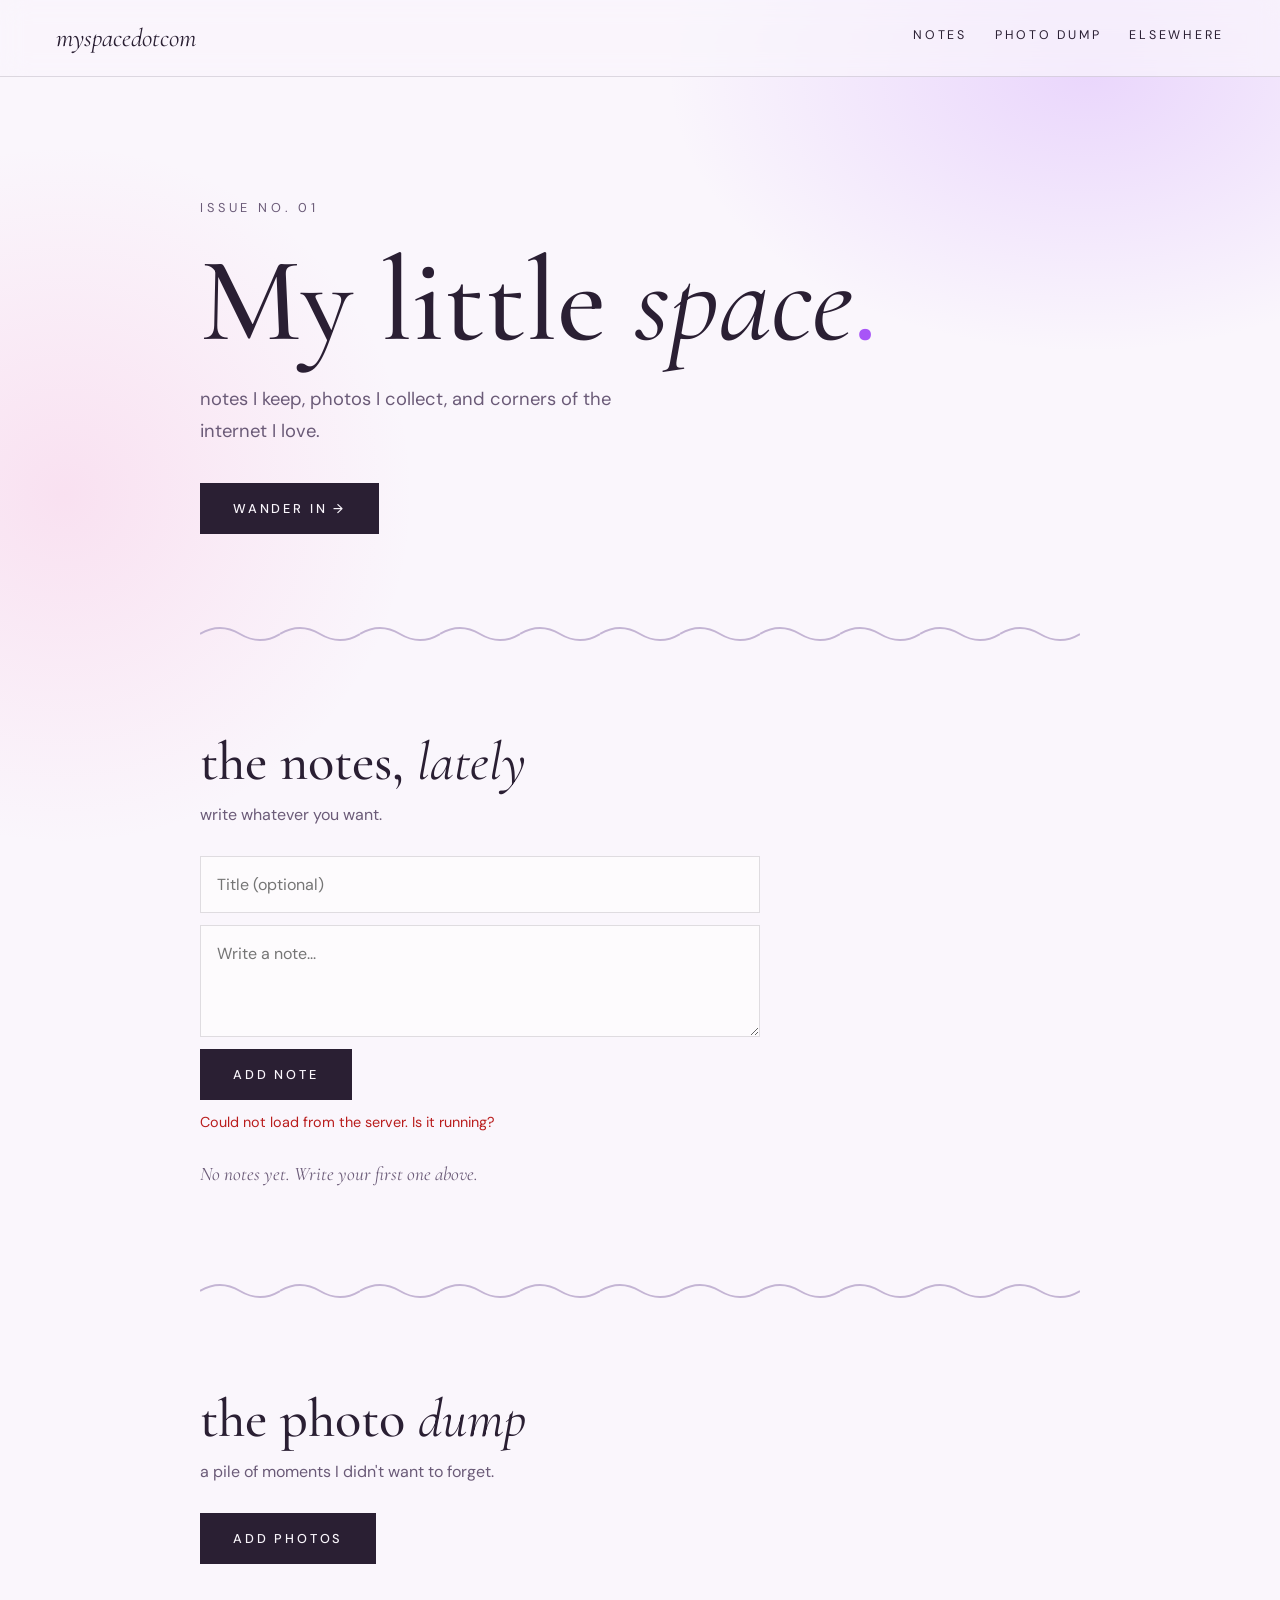
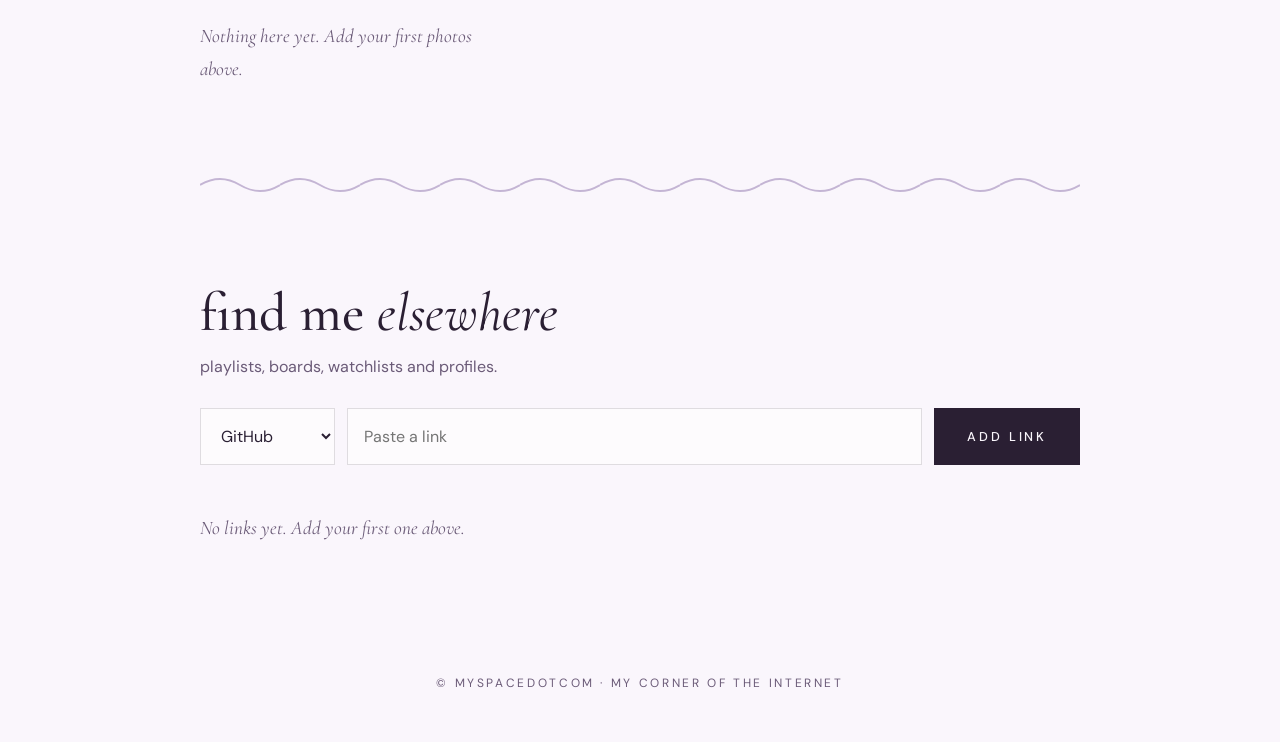
==== templates/index.html @ d53e38f3 "commit" ====
<!DOCTYPE html>
<html lang="en">
<head>
  <meta charset="UTF-8">
  <meta name="viewport" content="width=device-width, initial-scale=1.0">
  <title>myspacedotcom</title>
  <link rel="preconnect" href="https://fonts.googleapis.com">
  <link rel="preconnect" href="https://fonts.gstatic.com" crossorigin>
  <link href="https://fonts.googleapis.com/css2?family=Cormorant+Garamond:ital,wght@0,400;0,500;1,400;1,500&family=DM+Sans:wght@400;500&display=swap" rel="stylesheet">
  <link rel="stylesheet" href="/static/style.css">
</head>
<body>

  <header class="nav">
    <a href="#top" class="brand">myspacedotcom</a>
    <nav aria-label="Sections">
      <a href="#notes">Notes</a>
      <a href="#photos">Photo dump</a>
      <a href="#links">Elsewhere</a>
    </nav>
  </header>

  <main id="top">
    <section class="hero">
      <p class="eyebrow">Issue No. 01</p>
      <h1>My little <em>space</em><span class="dot">.</span></h1>
      <p class="lede">notes I keep, photos I collect, and corners of the internet I love.</p>
      <a href="#notes" class="btn">Wander in <span aria-hidden="true">→</span></a>
    </section>

    <div class="wave" aria-hidden="true"></div>

    <section id="notes" class="block">
      <h2>the notes, <em>lately</em></h2>
      <p class="sub">write whatever you want.</p>
      <form id="note-form" class="form">
        <input type="text" id="note-title" placeholder="Title (optional)" maxlength="60" aria-label="Note title">
        <textarea id="note-text" placeholder="Write a note..." rows="3" required aria-label="Note text"></textarea>
        <button type="submit" class="btn">Add note</button>
      </form>
      <p id="notes-error" class="error" role="alert"></p>
      <ul id="notes-list" class="notes"></ul>
    </section>

    <div class="wave" aria-hidden="true"></div>

    <section id="photos" class="block">
      <h2>the photo <em>dump</em></h2>
      <p class="sub">a pile of moments I didn't want to forget.</p>
      <label class="btn file-btn">
        Add photos
        <input type="file" id="photo-input" accept="image/*" multiple>
      </label>
      <p id="photos-error" class="error" role="alert"></p>
      <ul id="photo-grid" class="dump"></ul>
    </section>

    <div class="wave" aria-hidden="true"></div>

    <section id="links" class="block">
      <h2>find me <em>elsewhere</em></h2>
      <p class="sub">playlists, boards, watchlists and profiles.</p>
      <form id="link-form" class="form row">
        <select id="link-platform" aria-label="Platform">
          <option>GitHub</option>
          <option>LinkedIn</option>
          <option>Instagram</option>
          <option>X</option>
          <option>YouTube</option>
          <option>Spotify</option>
          <option>Pinterest</option>
          <option>Letterboxd</option>
          <option>Website</option>
        </select>
        <input type="text" id="link-url" placeholder="Paste a link" required aria-label="Link">
        <button type="submit" class="btn">Add link</button>
      </form>
      <p id="links-error" class="error" role="alert"></p>
      <ul id="link-grid" class="links"></ul>
    </section>
  </main>

  <footer>
    <p>© myspacedotcom · my corner of the internet</p>
  </footer>

  <dialog id="lightbox" class="lightbox" aria-label="Photo viewer">
    <img id="lightbox-img" alt="Enlarged photo">
    <button type="button" id="lightbox-close" class="lightbox-close" aria-label="Close photo">✕</button>
  </dialog>

  <script src="/static/script.js"></script>
</body>
</html>
---- static/style.css ----
:root {
  --ink: #2a1f33;
  --muted: #6b5b78;
  --paper: #faf6fc;
  --accent: #a855f7;
  --lilac: #e9d5ff;
  --soft: #f3e8ff;
  --line: rgba(42, 31, 51, 0.14);
  --serif: "Cormorant Garamond", Georgia, serif;
  --sans: "DM Sans", system-ui, sans-serif;
}

* { box-sizing: border-box; margin: 0; padding: 0; }

html { scroll-behavior: smooth; scroll-padding-top: 90px; }

body {
  font-family: var(--sans);
  color: var(--ink);
  line-height: 1.7;
  background-color: var(--paper);
  background-image:
    radial-gradient(600px 400px at 85% 8%, rgba(192, 132, 252, 0.28), transparent 70%),
    radial-gradient(500px 500px at 5% 55%, rgba(244, 114, 182, 0.16), transparent 70%);
  background-attachment: fixed;
}

:focus-visible { outline: 2px solid var(--accent); outline-offset: 3px; }

/* ---------- Nav (frosted glass) ---------- */
.nav {
  position: sticky;
  top: 0;
  z-index: 10;
  display: flex;
  justify-content: space-between;
  align-items: center;
  flex-wrap: wrap;
  gap: 8px 24px;
  padding: 16px clamp(20px, 5vw, 56px);
  background: rgba(250, 246, 252, 0.7);
  -webkit-backdrop-filter: blur(14px);
  backdrop-filter: blur(14px);
  border-bottom: 1px solid var(--line);
}

.brand {
  font-family: var(--serif);
  font-style: italic;
  font-size: 1.6rem;
  color: var(--ink);
  text-decoration: none;
}

.nav nav { display: flex; gap: 28px; flex-wrap: wrap; }

.nav nav a {
  padding-bottom: 4px;
  font-size: 0.78rem;
  letter-spacing: 0.22em;
  text-transform: uppercase;
  color: var(--ink);
  text-decoration: none;
  background: linear-gradient(var(--accent), var(--accent)) left bottom / 0 2px no-repeat;
  transition: background-size 0.3s;
}
.nav nav a:hover { background-size: 100% 2px; }

/* ---------- Layout ---------- */
main { max-width: 960px; margin: 0 auto; padding: 0 clamp(20px, 5vw, 40px); }

h1, h2 { font-family: var(--serif); font-weight: 500; line-height: 1.05; }
h1 em, h2 em { font-style: italic; font-weight: 400; }

.hero { padding: clamp(56px, 12vw, 120px) 0 clamp(48px, 8vw, 80px); }

.eyebrow {
  font-size: 0.8rem;
  letter-spacing: 0.3em;
  text-transform: uppercase;
  color: var(--muted);
}

h1 { font-size: clamp(3.4rem, 13vw, 7.5rem); margin: 20px 0; }
.dot { color: var(--accent); }

.lede { max-width: 34ch; margin-bottom: 36px; font-size: 1.15rem; color: var(--muted); }

.wave {
  height: 24px;
  margin: 8px 0;
  background: url("data:image/svg+xml,%3Csvg xmlns='http://www.w3.org/2000/svg' width='80' height='24' viewBox='0 0 80 24'%3E%3Cpath d='M0 12 Q20 0 40 12 T80 12' fill='none' stroke='%23c4b5d4' stroke-width='2'/%3E%3C/svg%3E") repeat-x center;
}

.block { padding: clamp(48px, 9vw, 80px) 0; }
.block h2 { font-size: clamp(2.2rem, 6vw, 3.4rem); }
.sub { margin-top: 10px; color: var(--muted); }

/* ---------- Buttons & forms ---------- */
.btn {
  display: inline-block;
  padding: 16px 32px;
  font: 500 0.8rem var(--sans);
  letter-spacing: 0.22em;
  text-transform: uppercase;
  color: var(--paper);
  background: var(--ink);
  border: 1px solid var(--ink);
  text-decoration: none;
  cursor: pointer;
  transition: background 0.25s, color 0.25s, transform 0.25s;
}
.btn:hover { background: transparent; color: var(--ink); transform: translateY(-2px); }

.form {
  display: flex;
  flex-direction: column;
  align-items: flex-start;
  gap: 12px;
  max-width: 560px;
  margin-top: 28px;
}
.form.row { flex-direction: row; flex-wrap: wrap; align-items: stretch; max-width: none; }

input[type="text"], textarea, select {
  width: 100%;
  padding: 14px 16px;
  font: inherit;
  color: var(--ink);
  background: rgba(255, 255, 255, 0.6);
  border: 1px solid var(--line);
  border-radius: 0;
}
input[type="text"]:focus, textarea:focus, select:focus { border-color: var(--accent); outline: none; }
textarea { resize: vertical; }

.form.row select { width: auto; flex: 0 0 auto; }
.form.row input { width: auto; flex: 1 1 220px; }

.error { min-height: 1.5em; margin-top: 10px; font-size: 0.9rem; color: #b91c1c; }
.empty { color: var(--muted); font-family: var(--serif); font-style: italic; font-size: 1.2rem; }

/* ---------- Notes ---------- */
.notes { list-style: none; margin-top: 24px; columns: 2 280px; column-gap: 20px; }

.note {
  position: relative;
  break-inside: avoid;
  margin-bottom: 20px;
  padding: 26px;
  background: rgba(255, 255, 255, 0.55);
  -webkit-backdrop-filter: blur(12px);
  backdrop-filter: blur(12px);
  border: 1px solid rgba(255, 255, 255, 0.85);
  box-shadow: 0 8px 30px rgba(124, 58, 237, 0.08);
  transition: transform 0.3s, box-shadow 0.3s;
}
.note:hover { transform: translateY(-4px); box-shadow: 0 16px 40px rgba(124, 58, 237, 0.16); }

.note h3 { margin-bottom: 6px; font-family: var(--serif); font-weight: 500; font-size: 1.6rem; line-height: 1.15; }
.note p { white-space: pre-wrap; overflow-wrap: anywhere; }
.note time { display: block; margin-top: 12px; font-size: 0.72rem; letter-spacing: 0.2em; text-transform: uppercase; color: var(--muted); }

.rm {
  position: absolute;
  top: 12px;
  right: 14px;
  padding: 2px 0;
  font: 0.72rem var(--sans);
  letter-spacing: 0.18em;
  text-transform: uppercase;
  color: var(--ink);
  background: none;
  border: none;
  border-bottom: 1px solid var(--accent);
  cursor: pointer;
  opacity: 0;
  transition: opacity 0.25s;
}
.note:hover .rm, .link-item:hover .rm, .shot:hover .rm, .rm:focus-visible { opacity: 1; }

/* ---------- Photo dump ---------- */
.file-btn { position: relative; margin-top: 28px; overflow: hidden; }
.file-btn input { position: absolute; inset: 0; width: 100%; opacity: 0; cursor: pointer; }
.file-btn:focus-within { outline: 2px solid var(--accent); outline-offset: 3px; }

.dump { list-style: none; margin-top: 16px; columns: 3 200px; column-gap: 16px; }

.shot { position: relative; break-inside: avoid; margin-bottom: 16px; overflow: hidden; background: var(--soft); }
.shot .rm { top: 10px; right: 10px; padding: 4px 8px; color: #fff; background: rgba(42, 31, 51, 0.7); border: none; z-index: 2; }

.open {
  position: relative;
  display: block;
  width: 100%;
  padding: 0;
  border: none;
  background: none;
  overflow: hidden;
  cursor: zoom-in;
}
.open img { display: block; width: 100%; height: auto; transition: transform 0.5s; }
.open:hover img { transform: scale(1.06); }
.open::before {
  content: "";
  position: absolute;
  inset: 0;
  background: linear-gradient(transparent 55%, rgba(42, 31, 51, 0.65));
  opacity: 0;
  transition: opacity 0.3s;
}
.open::after {
  content: "View";
  position: absolute;
  left: 14px;
  bottom: 10px;
  font-size: 0.7rem;
  letter-spacing: 0.22em;
  text-transform: uppercase;
  color: #fff;
  opacity: 0;
  transition: opacity 0.3s;
}
.open:hover::before, .open:hover::after, .open:focus-visible::before, .open:focus-visible::after { opacity: 1; }

/* ---------- Links ---------- */
.links { list-style: none; margin-top: 16px; display: grid; grid-template-columns: repeat(auto-fill, minmax(220px, 1fr)); gap: 16px; }

.link-item { position: relative; }

.link {
  display: block;
  height: 100%;
  padding: 26px 26px 22px;
  color: var(--ink);
  text-decoration: none;
  background: rgba(255, 255, 255, 0.55);
  -webkit-backdrop-filter: blur(12px);
  backdrop-filter: blur(12px);
  border: 1px solid rgba(255, 255, 255, 0.85);
  box-shadow: 0 8px 30px rgba(124, 58, 237, 0.08);
  transition: transform 0.3s, box-shadow 0.3s, border-color 0.3s;
}
.link:hover { transform: translateY(-4px); border-color: var(--accent); box-shadow: 0 16px 40px rgba(124, 58, 237, 0.16); }

.link strong { display: block; margin-top: 18px; font-family: var(--serif); font-style: italic; font-weight: 500; font-size: 1.9rem; line-height: 1.1; }
.link small { display: block; color: var(--muted); overflow-wrap: anywhere; }
.link::after { content: "↗"; position: absolute; right: 24px; bottom: 20px; font-size: 1.2rem; color: var(--accent); transition: transform 0.3s; }
.link:hover::after { transform: translate(3px, -3px); }

/* ---------- Photo viewer ---------- */
.lightbox { margin: auto; max-width: 95vw; max-height: 95vh; overflow: visible; background: transparent; border: none; }
.lightbox::backdrop { background: rgba(42, 31, 51, 0.75); -webkit-backdrop-filter: blur(4px); backdrop-filter: blur(4px); }
.lightbox img { display: block; max-width: 90vw; max-height: 85vh; }
.lightbox-close {
  position: absolute;
  top: -14px;
  right: -14px;
  width: 36px;
  height: 36px;
  color: var(--ink);
  background: var(--paper);
  border: none;
  border-radius: 50%;
  cursor: pointer;
}

/* ---------- Footer & small details ---------- */
footer {
  padding: 48px 20px;
  text-align: center;
  font-size: 0.75rem;
  letter-spacing: 0.22em;
  text-transform: uppercase;
  color: var(--muted);
}

@media (hover: none) { .rm { opacity: 1; } }

@media (prefers-reduced-motion: reduce) {
  html { scroll-behavior: auto; }
  * { transition: none !important; }
}

@media (max-width: 500px) {
  .nav { justify-content: center; }
  .form.row select { width: 100%; }
}
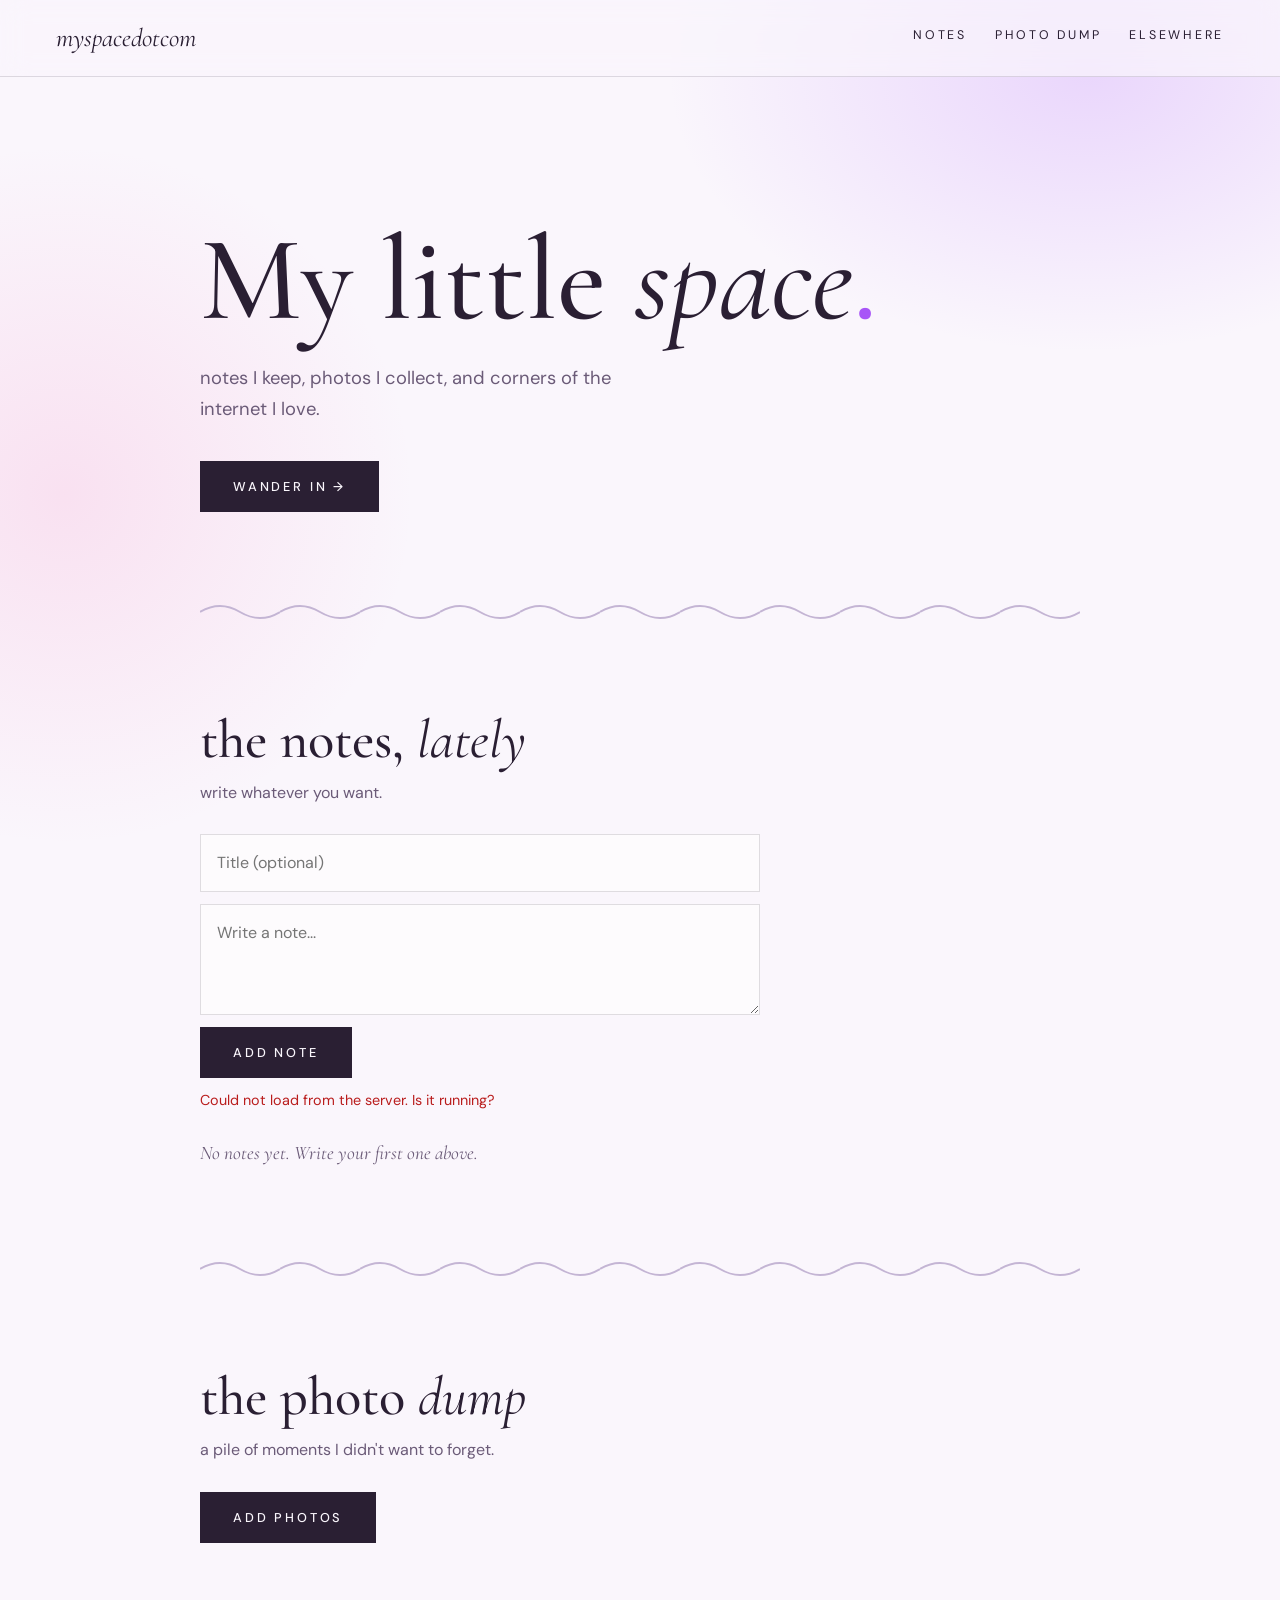
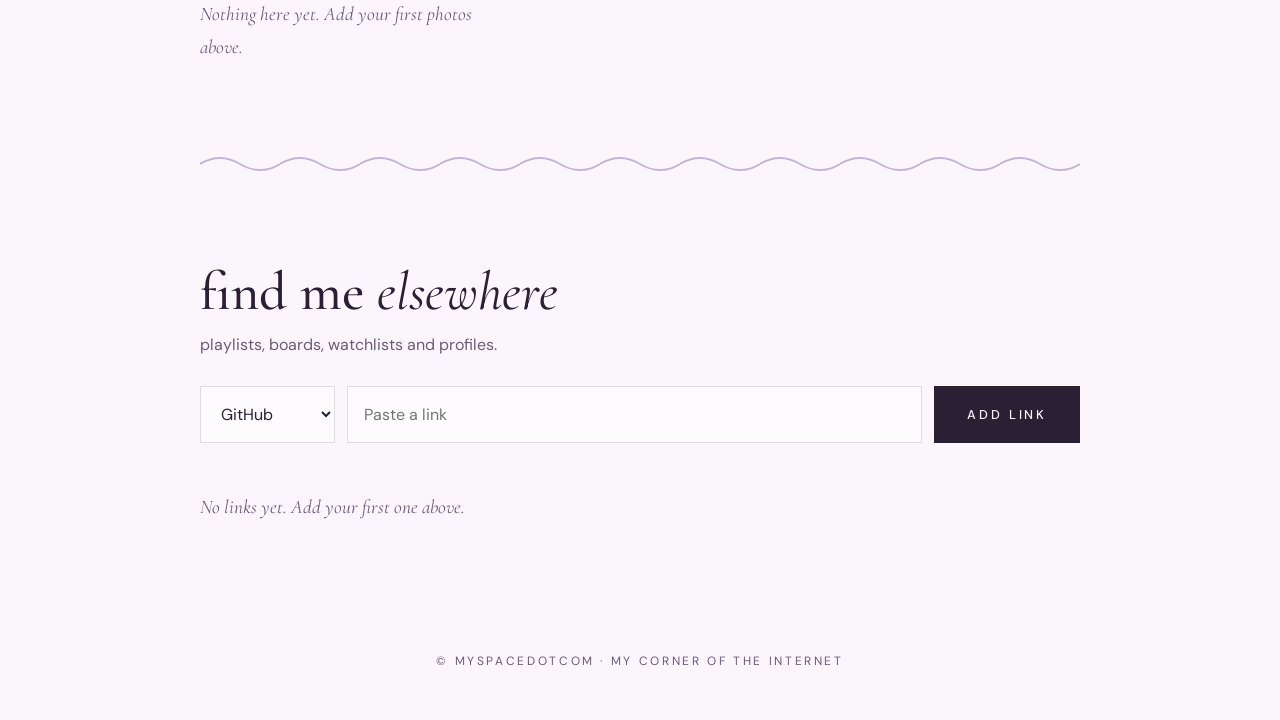
==== commit 0bbff84b: "commit" ====
--- a/templates/index.html
+++ b/templates/index.html
@@ -22,7 +22,6 @@
 
   <main id="top">
     <section class="hero">
-      <p class="eyebrow">Issue No. 01</p>
       <h1>My little <em>space</em><span class="dot">.</span></h1>
       <p class="lede">notes I keep, photos I collect, and corners of the internet I love.</p>
       <a href="#notes" class="btn">Wander in <span aria-hidden="true">→</span></a>
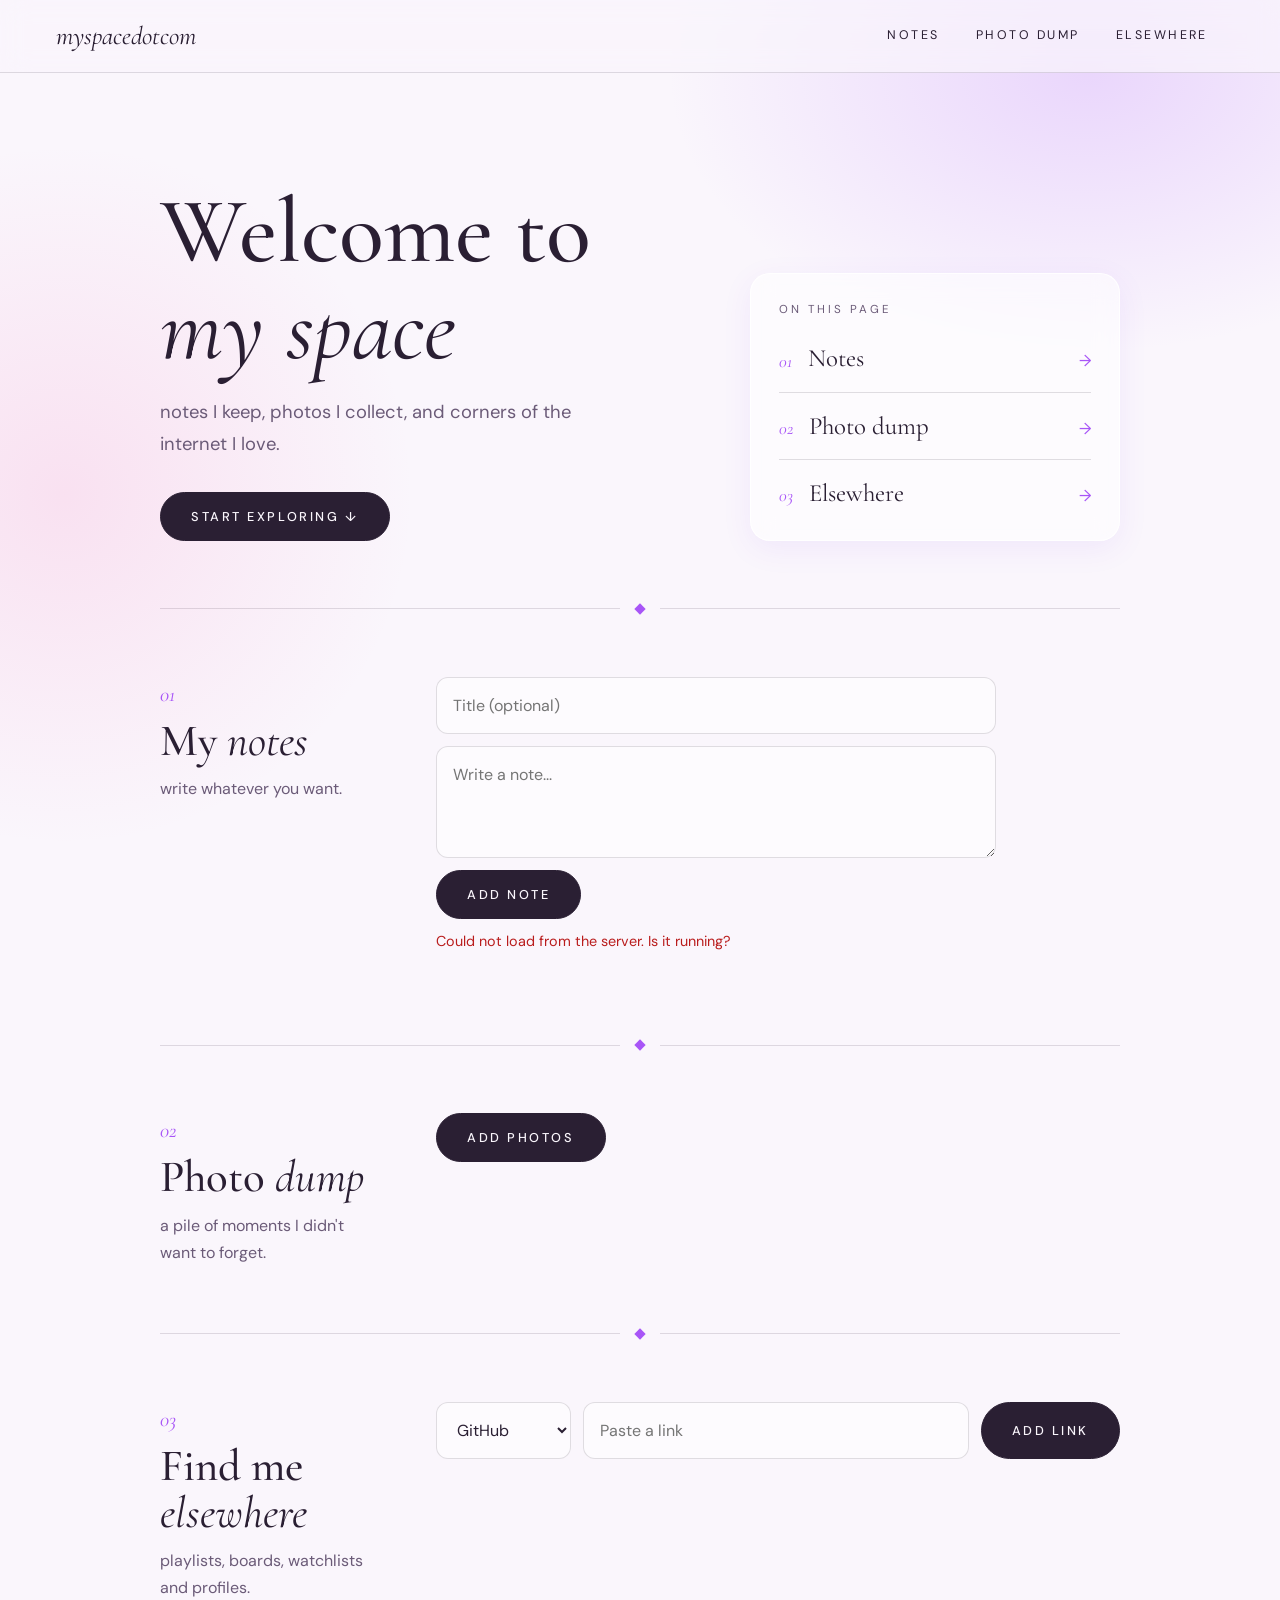
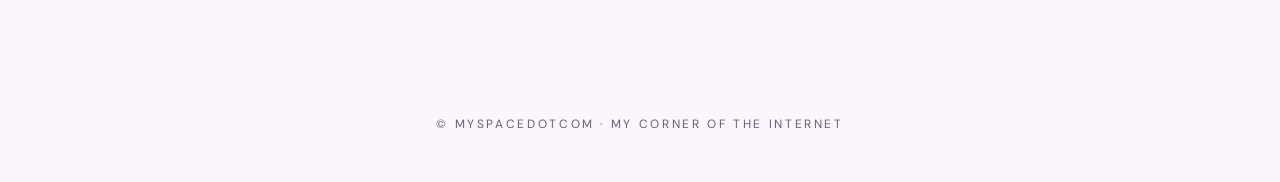
==== commit 622e1bf5: "commit" ====
--- a/templates/index.html
+++ b/templates/index.html
@@ -21,62 +21,90 @@
   </header>
 
   <main id="top">
+
     <section class="hero">
-      <h1>My little <em>space</em><span class="dot">.</span></h1>
-      <p class="lede">notes I keep, photos I collect, and corners of the internet I love.</p>
-      <a href="#notes" class="btn">Wander in <span aria-hidden="true">→</span></a>
+      <div>
+        <h1>Welcome to <em>my space</em></h1>
+        <p class="lede">notes I keep, photos I collect, and corners of the internet I love.</p>
+        <a href="#notes" class="btn">Start exploring <span aria-hidden="true">↓</span></a>
+      </div>
+
+      <nav class="toc" aria-label="Contents">
+        <p class="toc-label">On this page</p>
+        <ol>
+          <li><a href="#notes"><span class="n">01</span><span class="t">Notes</span><span class="go" aria-hidden="true">→</span></a></li>
+          <li><a href="#photos"><span class="n">02</span><span class="t">Photo dump</span><span class="go" aria-hidden="true">→</span></a></li>
+          <li><a href="#links"><span class="n">03</span><span class="t">Elsewhere</span><span class="go" aria-hidden="true">→</span></a></li>
+        </ol>
+      </nav>
     </section>
 
-    <div class="wave" aria-hidden="true"></div>
+    <div class="rule" aria-hidden="true"><span></span></div>
 
-    <section id="notes" class="block">
-      <h2>the notes, <em>lately</em></h2>
-      <p class="sub">write whatever you want.</p>
-      <form id="note-form" class="form">
-        <input type="text" id="note-title" placeholder="Title (optional)" maxlength="60" aria-label="Note title">
-        <textarea id="note-text" placeholder="Write a note..." rows="3" required aria-label="Note text"></textarea>
-        <button type="submit" class="btn">Add note</button>
-      </form>
-      <p id="notes-error" class="error" role="alert"></p>
-      <ul id="notes-list" class="notes"></ul>
+    <section id="notes" class="block split">
+      <div class="side">
+        <span class="num">01</span>
+        <h2>My <em>notes</em></h2>
+        <p class="sub">write whatever you want.</p>
+      </div>
+      <div class="content">
+        <form id="note-form" class="form">
+          <input type="text" id="note-title" placeholder="Title (optional)" maxlength="60" aria-label="Note title">
+          <textarea id="note-text" placeholder="Write a note..." rows="3" required aria-label="Note text"></textarea>
+          <button type="submit" class="btn">Add note</button>
+        </form>
+        <p id="notes-error" class="error" role="alert"></p>
+        <ul id="notes-list" class="notes"></ul>
+      </div>
     </section>
 
-    <div class="wave" aria-hidden="true"></div>
+    <div class="rule" aria-hidden="true"><span></span></div>
 
-    <section id="photos" class="block">
-      <h2>the photo <em>dump</em></h2>
-      <p class="sub">a pile of moments I didn't want to forget.</p>
-      <label class="btn file-btn">
-        Add photos
-        <input type="file" id="photo-input" accept="image/*" multiple>
-      </label>
-      <p id="photos-error" class="error" role="alert"></p>
-      <ul id="photo-grid" class="dump"></ul>
+    <section id="photos" class="block split">
+      <div class="side">
+        <span class="num">02</span>
+        <h2>Photo <em>dump</em></h2>
+        <p class="sub">a pile of moments I didn't want to forget.</p>
+      </div>
+      <div class="content">
+        <label class="btn file-btn">
+          Add photos
+          <input type="file" id="photo-input" accept="image/*" multiple>
+        </label>
+        <p id="photos-error" class="error" role="alert"></p>
+        <ul id="photo-grid" class="dump"></ul>
+      </div>
     </section>
 
-    <div class="wave" aria-hidden="true"></div>
+    <div class="rule" aria-hidden="true"><span></span></div>
 
-    <section id="links" class="block">
-      <h2>find me <em>elsewhere</em></h2>
-      <p class="sub">playlists, boards, watchlists and profiles.</p>
-      <form id="link-form" class="form row">
-        <select id="link-platform" aria-label="Platform">
-          <option>GitHub</option>
-          <option>LinkedIn</option>
-          <option>Instagram</option>
-          <option>X</option>
-          <option>YouTube</option>
-          <option>Spotify</option>
-          <option>Pinterest</option>
-          <option>Letterboxd</option>
-          <option>Website</option>
-        </select>
-        <input type="text" id="link-url" placeholder="Paste a link" required aria-label="Link">
-        <button type="submit" class="btn">Add link</button>
-      </form>
-      <p id="links-error" class="error" role="alert"></p>
-      <ul id="link-grid" class="links"></ul>
+    <section id="links" class="block split">
+      <div class="side">
+        <span class="num">03</span>
+        <h2>Find me <em>elsewhere</em></h2>
+        <p class="sub">playlists, boards, watchlists and profiles.</p>
+      </div>
+      <div class="content">
+        <form id="link-form" class="form row">
+          <select id="link-platform" aria-label="Platform">
+            <option>GitHub</option>
+            <option>LinkedIn</option>
+            <option>Instagram</option>
+            <option>X</option>
+            <option>YouTube</option>
+            <option>Spotify</option>
+            <option>Pinterest</option>
+            <option>Letterboxd</option>
+            <option>Website</option>
+          </select>
+          <input type="text" id="link-url" placeholder="Paste a link" required aria-label="Link">
+          <button type="submit" class="btn">Add link</button>
+        </form>
+        <p id="links-error" class="error" role="alert"></p>
+        <ul id="link-grid" class="links"></ul>
+      </div>
     </section>
+
   </main>
 
   <footer>
--- a/static/style.css
+++ b/static/style.css
@@ -37,7 +37,7 @@
   align-items: center;
   flex-wrap: wrap;
   gap: 8px 24px;
-  padding: 16px clamp(20px, 5vw, 56px);
+  padding: 14px clamp(20px, 5vw, 56px);
   background: rgba(250, 246, 252, 0.7);
   -webkit-backdrop-filter: blur(14px);
   backdrop-filter: blur(14px);
@@ -52,60 +52,120 @@
   text-decoration: none;
 }
 
-.nav nav { display: flex; gap: 28px; flex-wrap: wrap; }
+.nav nav { display: flex; gap: 4px; flex-wrap: wrap; }
 
 .nav nav a {
-  padding-bottom: 4px;
+  padding: 8px 16px;
   font-size: 0.78rem;
-  letter-spacing: 0.22em;
-  text-transform: uppercase;
-  color: var(--ink);
-  text-decoration: none;
-  background: linear-gradient(var(--accent), var(--accent)) left bottom / 0 2px no-repeat;
-  transition: background-size 0.3s;
-}
-.nav nav a:hover { background-size: 100% 2px; }
+  letter-spacing: 0.2em;
+  text-transform: uppercase;
+  color: var(--ink);
+  text-decoration: none;
+  border-radius: 999px;
+  transition: background 0.25s, color 0.25s;
+}
+.nav nav a:hover { background: var(--ink); color: var(--paper); }
 
 /* ---------- Layout ---------- */
-main { max-width: 960px; margin: 0 auto; padding: 0 clamp(20px, 5vw, 40px); }
+main { max-width: 1040px; margin: 0 auto; padding: 0 clamp(20px, 5vw, 40px); }
 
 h1, h2 { font-family: var(--serif); font-weight: 500; line-height: 1.05; }
 h1 em, h2 em { font-style: italic; font-weight: 400; }
 
-.hero { padding: clamp(56px, 12vw, 120px) 0 clamp(48px, 8vw, 80px); }
-
-.eyebrow {
-  font-size: 0.8rem;
-  letter-spacing: 0.3em;
+/* ---------- Cover ---------- */
+.hero {
+  display: grid;
+  grid-template-columns: minmax(0, 1.4fr) minmax(0, 1fr);
+  gap: clamp(32px, 6vw, 72px);
+  align-items: end;
+  padding: clamp(56px, 10vw, 110px) 0 clamp(40px, 7vw, 64px);
+}
+
+h1 { margin-bottom: 20px; font-size: clamp(3rem, 8vw, 5.8rem); }
+
+.lede { max-width: 34ch; margin-bottom: 32px; font-size: 1.15rem; color: var(--muted); }
+
+/* Contents card */
+.toc {
+  padding: 26px 28px 14px;
+  background: rgba(255, 255, 255, 0.55);
+  -webkit-backdrop-filter: blur(12px);
+  backdrop-filter: blur(12px);
+  border: 1px solid rgba(255, 255, 255, 0.85);
+  border-radius: 20px;
+  box-shadow: 0 8px 30px rgba(124, 58, 237, 0.08);
+}
+
+.toc-label {
+  margin-bottom: 6px;
+  font-size: 0.72rem;
+  letter-spacing: 0.26em;
   text-transform: uppercase;
   color: var(--muted);
 }
 
-h1 { font-size: clamp(3.4rem, 13vw, 7.5rem); margin: 20px 0; }
-.dot { color: var(--accent); }
-
-.lede { max-width: 34ch; margin-bottom: 36px; font-size: 1.15rem; color: var(--muted); }
-
-.wave {
-  height: 24px;
-  margin: 8px 0;
-  background: url("data:image/svg+xml,%3Csvg xmlns='http://www.w3.org/2000/svg' width='80' height='24' viewBox='0 0 80 24'%3E%3Cpath d='M0 12 Q20 0 40 12 T80 12' fill='none' stroke='%23c4b5d4' stroke-width='2'/%3E%3C/svg%3E") repeat-x center;
-}
-
-.block { padding: clamp(48px, 9vw, 80px) 0; }
-.block h2 { font-size: clamp(2.2rem, 6vw, 3.4rem); }
+.toc ol { list-style: none; }
+
+.toc a {
+  display: flex;
+  align-items: baseline;
+  gap: 16px;
+  padding: 12px 0;
+  color: var(--ink);
+  text-decoration: none;
+  border-bottom: 1px solid var(--line);
+  transition: padding-left 0.25s;
+}
+.toc li:last-child a { border-bottom: none; }
+.toc a:hover { padding-left: 8px; }
+
+.toc .n { font-family: var(--serif); font-style: italic; font-size: 1.1rem; color: var(--accent); }
+.toc .t { flex: 1; font-family: var(--serif); font-size: 1.55rem; }
+.toc .go { color: var(--accent); transition: transform 0.25s; }
+.toc a:hover .go { transform: translateX(4px); }
+
+/* ---------- Divider (straight line with a diamond) ---------- */
+.rule { display: flex; align-items: center; gap: 16px; }
+.rule::before, .rule::after { content: ""; flex: 1; height: 1px; background: var(--line); }
+.rule span { width: 8px; height: 8px; background: var(--accent); transform: rotate(45deg); }
+
+/* ---------- Sections ---------- */
+.block { padding: clamp(40px, 7vw, 64px) 0; }
+
+.split {
+  display: grid;
+  grid-template-columns: minmax(0, 220px) minmax(0, 1fr);
+  gap: clamp(24px, 5vw, 56px);
+  align-items: start;
+}
+
+.side { position: sticky; top: 100px; }
+
+.num {
+  display: block;
+  margin-bottom: 6px;
+  font-family: var(--serif);
+  font-style: italic;
+  font-size: 1.3rem;
+  color: var(--accent);
+}
+
+.side h2, .block > h2 { font-size: clamp(2rem, 4vw, 2.8rem); }
 .sub { margin-top: 10px; color: var(--muted); }
+
+.content > :first-child { margin-top: 0; }
 
 /* ---------- Buttons & forms ---------- */
 .btn {
   display: inline-block;
-  padding: 16px 32px;
+  padding: 15px 30px;
   font: 500 0.8rem var(--sans);
-  letter-spacing: 0.22em;
+  letter-spacing: 0.2em;
   text-transform: uppercase;
   color: var(--paper);
   background: var(--ink);
   border: 1px solid var(--ink);
+  border-radius: 999px;
   text-decoration: none;
   cursor: pointer;
   transition: background 0.25s, color 0.25s, transform 0.25s;
@@ -129,19 +189,18 @@
   color: var(--ink);
   background: rgba(255, 255, 255, 0.6);
   border: 1px solid var(--line);
-  border-radius: 0;
+  border-radius: 12px;
 }
 input[type="text"]:focus, textarea:focus, select:focus { border-color: var(--accent); outline: none; }
 textarea { resize: vertical; }
 
 .form.row select { width: auto; flex: 0 0 auto; }
-.form.row input { width: auto; flex: 1 1 220px; }
+.form.row input { width: auto; flex: 1 1 200px; }
 
 .error { min-height: 1.5em; margin-top: 10px; font-size: 0.9rem; color: #b91c1c; }
-.empty { color: var(--muted); font-family: var(--serif); font-style: italic; font-size: 1.2rem; }
 
 /* ---------- Notes ---------- */
-.notes { list-style: none; margin-top: 24px; columns: 2 280px; column-gap: 20px; }
+.notes { list-style: none; margin-top: 24px; columns: 2 260px; column-gap: 20px; }
 
 .note {
   position: relative;
@@ -152,6 +211,7 @@
   -webkit-backdrop-filter: blur(12px);
   backdrop-filter: blur(12px);
   border: 1px solid rgba(255, 255, 255, 0.85);
+  border-radius: 20px;
   box-shadow: 0 8px 30px rgba(124, 58, 237, 0.08);
   transition: transform 0.3s, box-shadow 0.3s;
 }
@@ -184,10 +244,17 @@
 .file-btn input { position: absolute; inset: 0; width: 100%; opacity: 0; cursor: pointer; }
 .file-btn:focus-within { outline: 2px solid var(--accent); outline-offset: 3px; }
 
-.dump { list-style: none; margin-top: 16px; columns: 3 200px; column-gap: 16px; }
-
-.shot { position: relative; break-inside: avoid; margin-bottom: 16px; overflow: hidden; background: var(--soft); }
-.shot .rm { top: 10px; right: 10px; padding: 4px 8px; color: #fff; background: rgba(42, 31, 51, 0.7); border: none; z-index: 2; }
+.dump { list-style: none; margin-top: 16px; columns: 3 180px; column-gap: 16px; }
+
+.shot {
+  position: relative;
+  break-inside: avoid;
+  margin-bottom: 16px;
+  overflow: hidden;
+  background: var(--soft);
+  border-radius: 16px;
+}
+.shot .rm { top: 10px; right: 10px; padding: 4px 8px; color: #fff; background: rgba(42, 31, 51, 0.7); border: none; border-radius: 999px; z-index: 2; }
 
 .open {
   position: relative;
@@ -224,7 +291,7 @@
 .open:hover::before, .open:hover::after, .open:focus-visible::before, .open:focus-visible::after { opacity: 1; }
 
 /* ---------- Links ---------- */
-.links { list-style: none; margin-top: 16px; display: grid; grid-template-columns: repeat(auto-fill, minmax(220px, 1fr)); gap: 16px; }
+.links { list-style: none; margin-top: 16px; display: grid; grid-template-columns: repeat(auto-fill, minmax(200px, 1fr)); gap: 16px; }
 
 .link-item { position: relative; }
 
@@ -238,6 +305,7 @@
   -webkit-backdrop-filter: blur(12px);
   backdrop-filter: blur(12px);
   border: 1px solid rgba(255, 255, 255, 0.85);
+  border-radius: 20px;
   box-shadow: 0 8px 30px rgba(124, 58, 237, 0.08);
   transition: transform 0.3s, box-shadow 0.3s, border-color 0.3s;
 }
@@ -251,7 +319,7 @@
 /* ---------- Photo viewer ---------- */
 .lightbox { margin: auto; max-width: 95vw; max-height: 95vh; overflow: visible; background: transparent; border: none; }
 .lightbox::backdrop { background: rgba(42, 31, 51, 0.75); -webkit-backdrop-filter: blur(4px); backdrop-filter: blur(4px); }
-.lightbox img { display: block; max-width: 90vw; max-height: 85vh; }
+.lightbox img { display: block; max-width: 90vw; max-height: 85vh; border-radius: 16px; }
 .lightbox-close {
   position: absolute;
   top: -14px;
@@ -282,6 +350,15 @@
   * { transition: none !important; }
 }
 
+@media (max-width: 820px) {
+  .hero { grid-template-columns: 1fr; align-items: start; }
+}
+
+@media (max-width: 760px) {
+  .split { grid-template-columns: 1fr; gap: 20px; }
+  .side { position: static; }
+}
+
 @media (max-width: 500px) {
   .nav { justify-content: center; }
   .form.row select { width: 100%; }
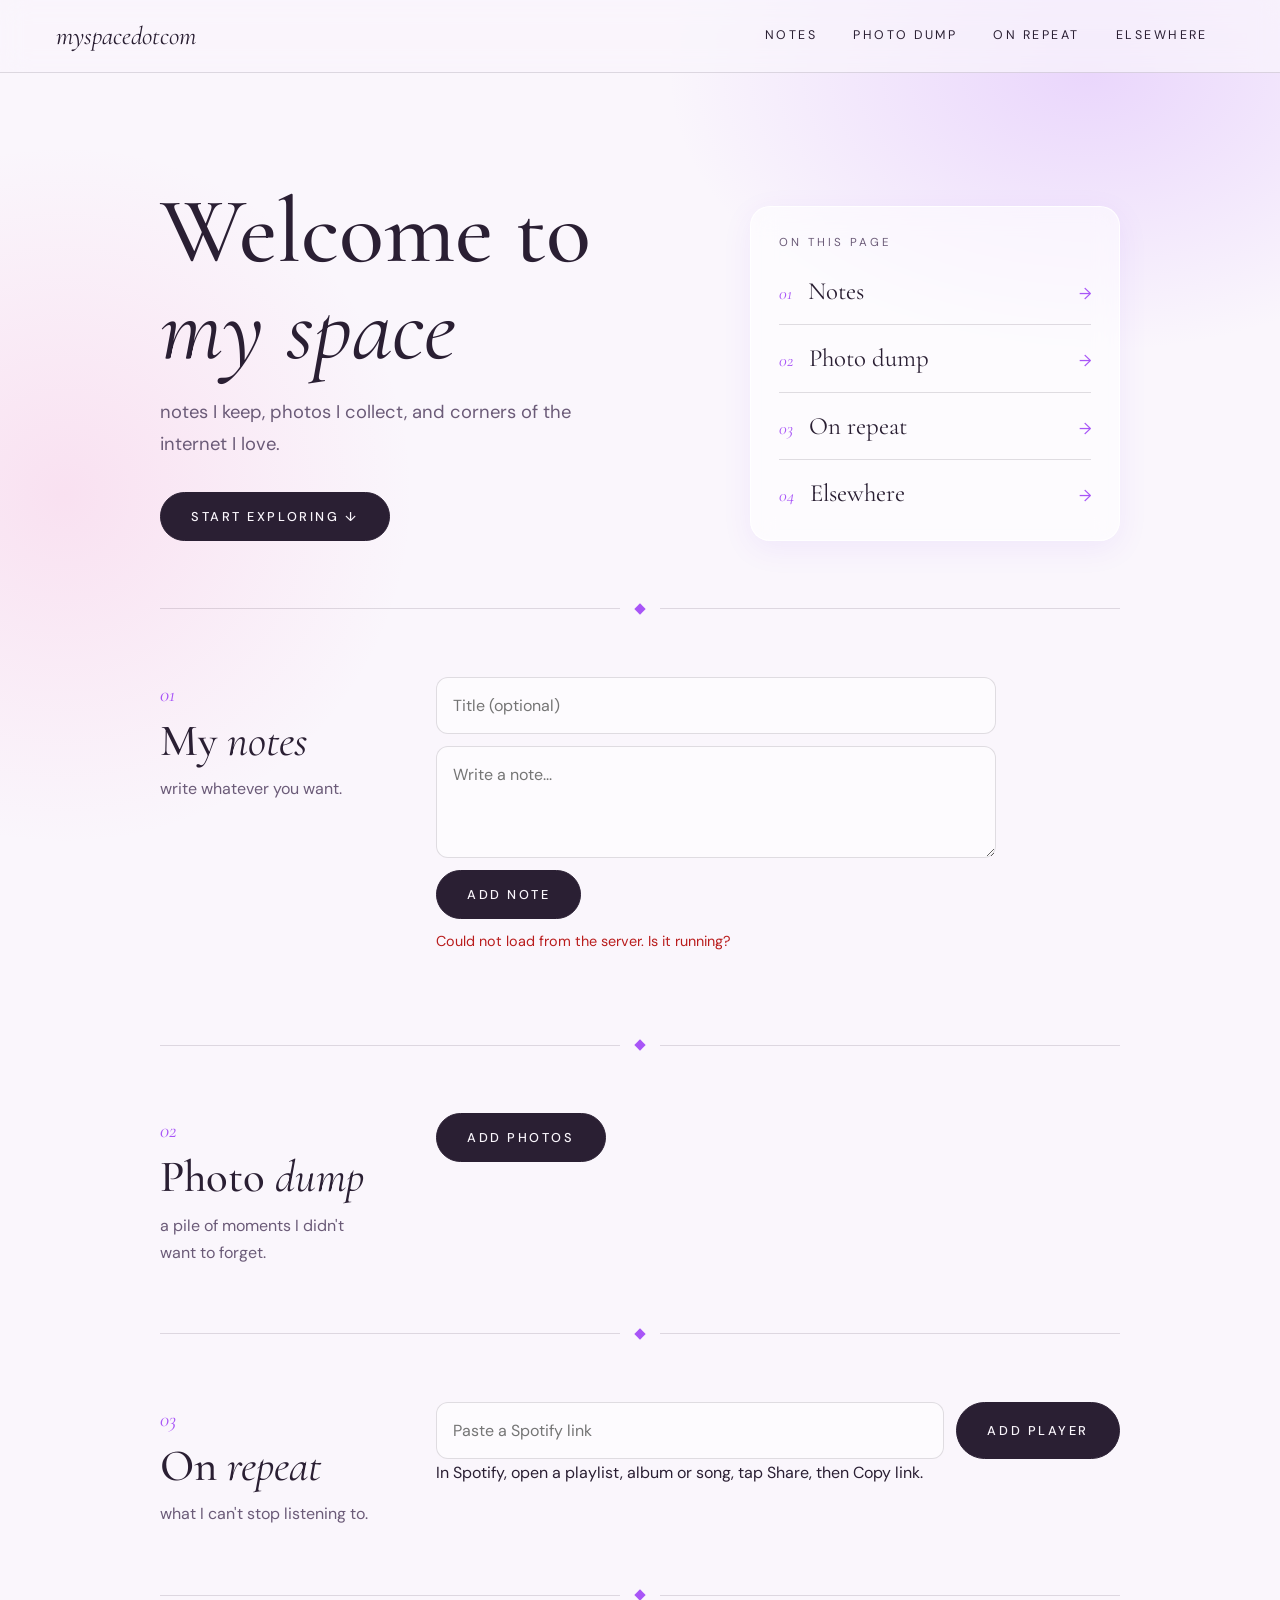
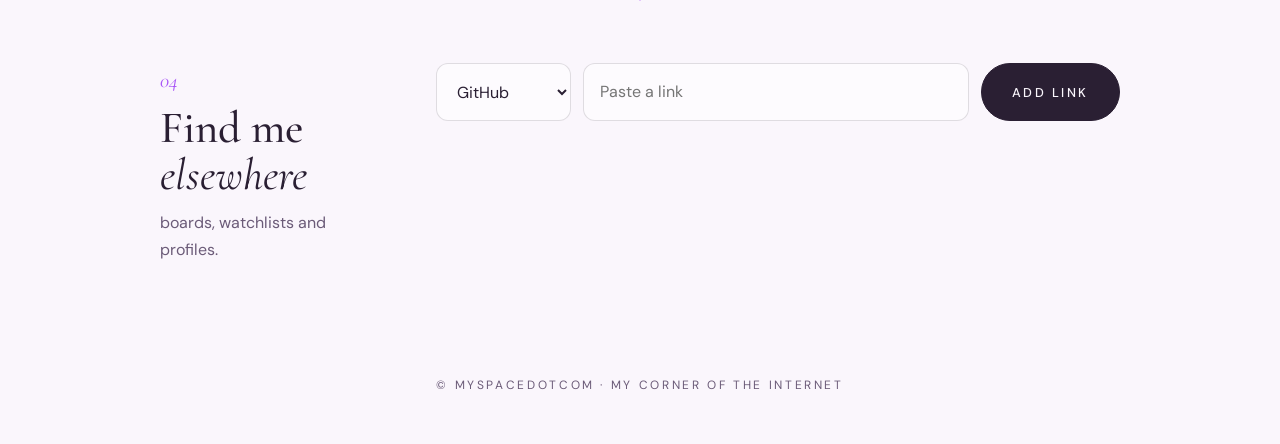
==== commit 652cd090: "commit" ====
--- a/templates/index.html
+++ b/templates/index.html
@@ -16,6 +16,7 @@
     <nav aria-label="Sections">
       <a href="#notes">Notes</a>
       <a href="#photos">Photo dump</a>
+      <a href="#music">On repeat</a>
       <a href="#links">Elsewhere</a>
     </nav>
   </header>
@@ -34,7 +35,8 @@
         <ol>
           <li><a href="#notes"><span class="n">01</span><span class="t">Notes</span><span class="go" aria-hidden="true">→</span></a></li>
           <li><a href="#photos"><span class="n">02</span><span class="t">Photo dump</span><span class="go" aria-hidden="true">→</span></a></li>
-          <li><a href="#links"><span class="n">03</span><span class="t">Elsewhere</span><span class="go" aria-hidden="true">→</span></a></li>
+          <li><a href="#music"><span class="n">03</span><span class="t">On repeat</span><span class="go" aria-hidden="true">→</span></a></li>
+          <li><a href="#links"><span class="n">04</span><span class="t">Elsewhere</span><span class="go" aria-hidden="true">→</span></a></li>
         </ol>
       </nav>
     </section>
@@ -78,11 +80,30 @@
 
     <div class="rule" aria-hidden="true"><span></span></div>
 
+    <section id="music" class="block split">
+      <div class="side">
+        <span class="num">03</span>
+        <h2>On <em>repeat</em></h2>
+        <p class="sub">what I can't stop listening to.</p>
+      </div>
+      <div class="content">
+        <form id="tune-form" class="form row">
+          <input type="text" id="tune-url" placeholder="Paste a Spotify link" required aria-label="Spotify link">
+          <button type="submit" class="btn">Add player</button>
+        </form>
+        <p class="hint">In Spotify, open a playlist, album or song, tap Share, then Copy link.</p>
+        <p id="tunes-error" class="error" role="alert"></p>
+        <ul id="tune-grid" class="tunes"></ul>
+      </div>
+    </section>
+
+    <div class="rule" aria-hidden="true"><span></span></div>
+
     <section id="links" class="block split">
       <div class="side">
-        <span class="num">03</span>
+        <span class="num">04</span>
         <h2>Find me <em>elsewhere</em></h2>
-        <p class="sub">playlists, boards, watchlists and profiles.</p>
+        <p class="sub">boards, watchlists and profiles.</p>
       </div>
       <div class="content">
         <form id="link-form" class="form row">
@@ -92,7 +113,6 @@
             <option>Instagram</option>
             <option>X</option>
             <option>YouTube</option>
-            <option>Spotify</option>
             <option>Pinterest</option>
             <option>Letterboxd</option>
             <option>Website</option>
@@ -117,5 +137,6 @@
   </dialog>
 
   <script src="/static/script.js"></script>
+  <script src="/static/spotify.js"></script>
 </body>
 </html>
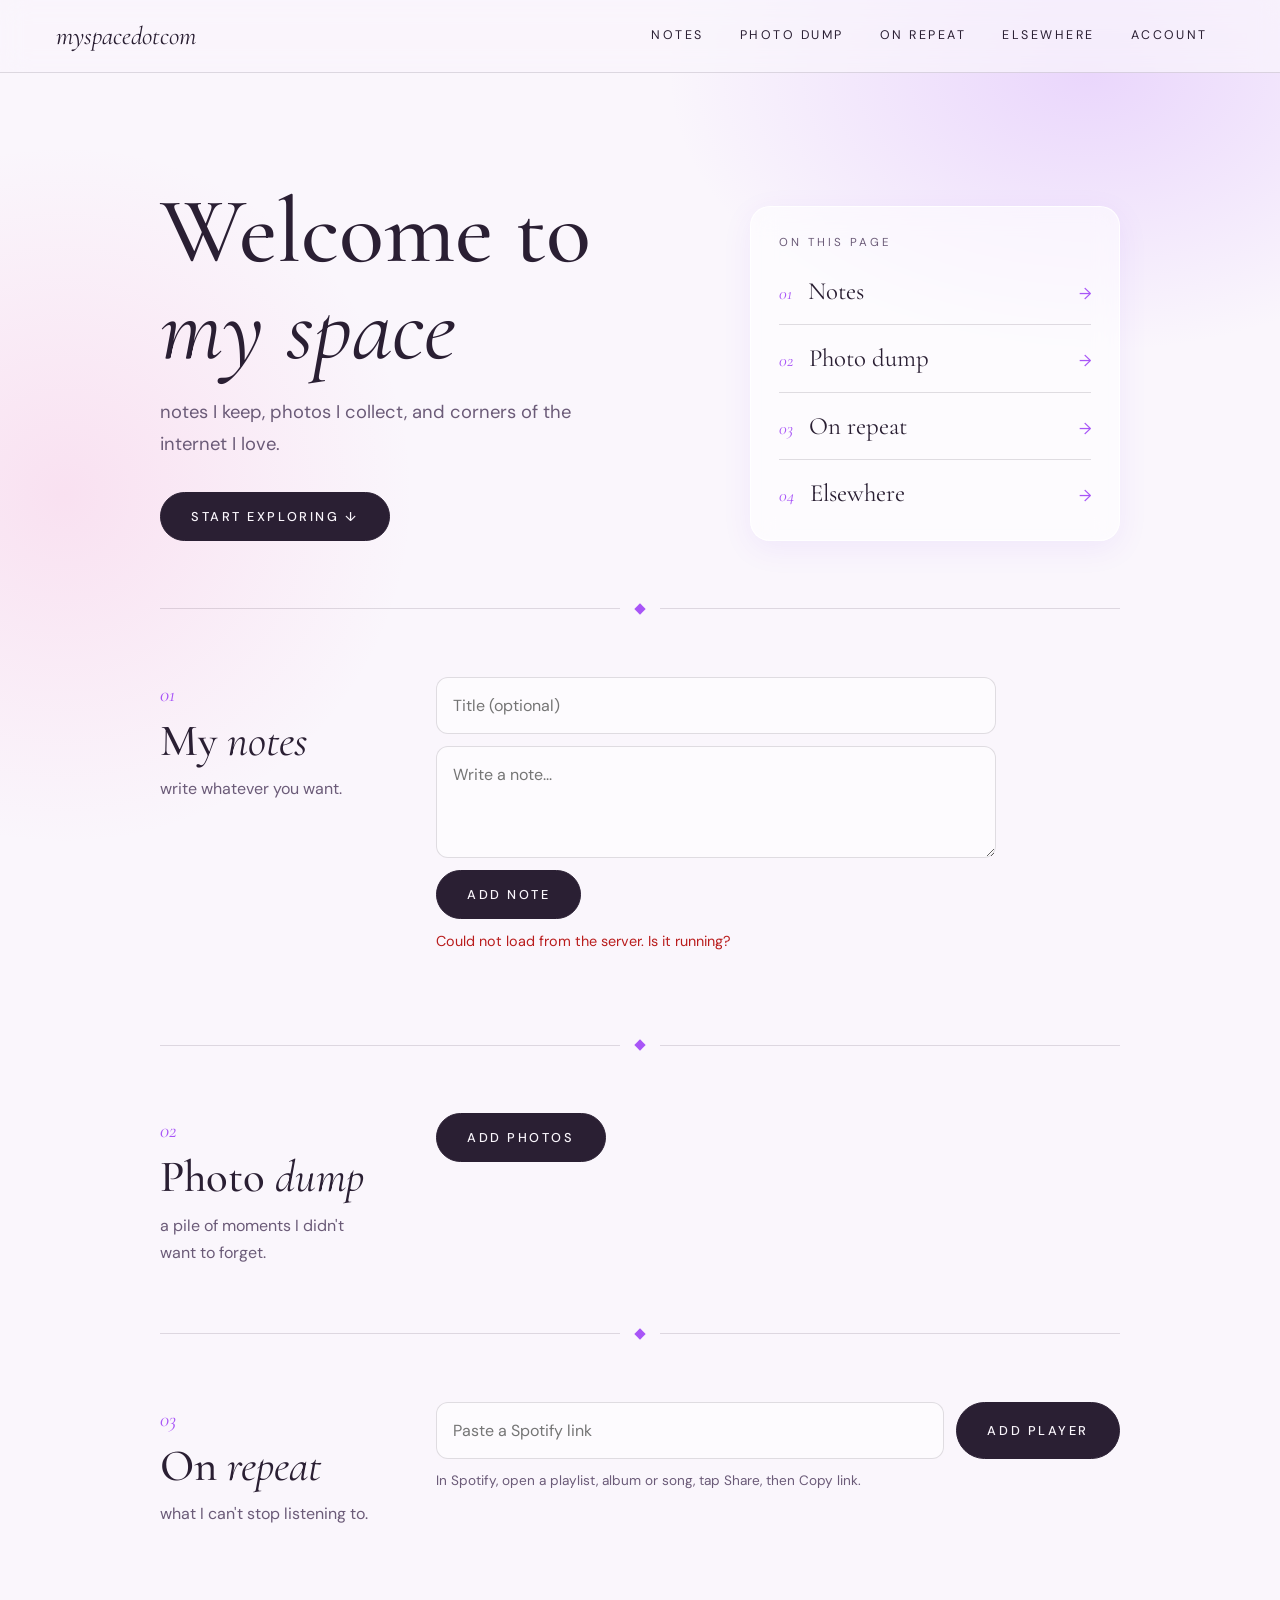
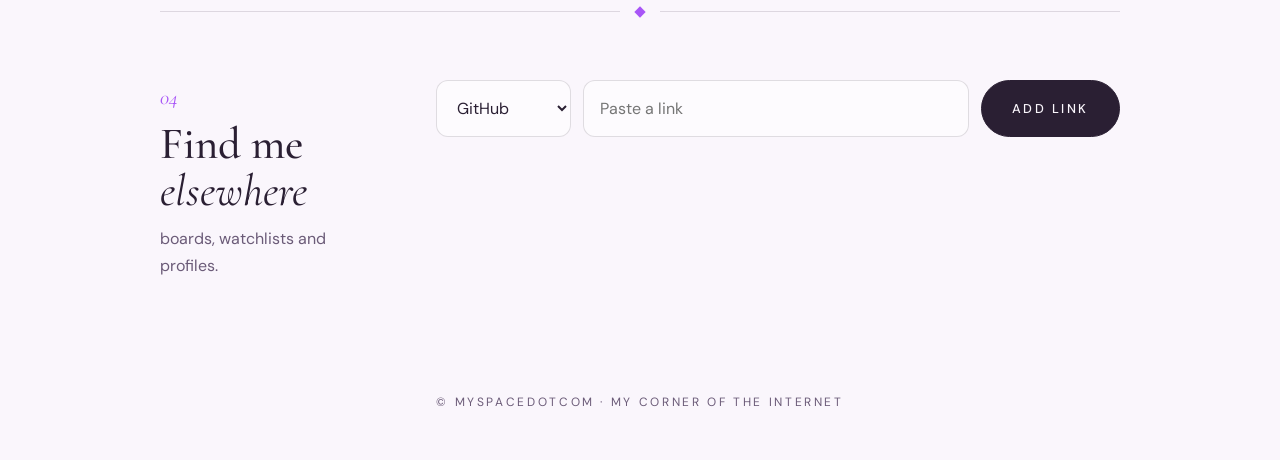
==== commit bb99e1cb: "commit" ====
--- a/templates/index.html
+++ b/templates/index.html
@@ -18,6 +18,7 @@
       <a href="#photos">Photo dump</a>
       <a href="#music">On repeat</a>
       <a href="#links">Elsewhere</a>
+      <a href="/login">Account</a>
     </nav>
   </header>
 
--- a/static/style.css
+++ b/static/style.css
@@ -316,6 +316,25 @@
 .link::after { content: "↗"; position: absolute; right: 24px; bottom: 20px; font-size: 1.2rem; color: var(--accent); transition: transform 0.3s; }
 .link:hover::after { transform: translate(3px, -3px); }
 
+/* ---------- On repeat (Spotify) ---------- */
+.hint { margin-top: 10px; font-size: 0.85rem; color: var(--muted); }
+
+.tunes { list-style: none; margin-top: 20px; display: grid; grid-template-columns: repeat(auto-fill, minmax(280px, 1fr)); gap: 20px; }
+
+.tune {
+  padding: 14px;
+  background: rgba(255, 255, 255, 0.55);
+  -webkit-backdrop-filter: blur(12px);
+  backdrop-filter: blur(12px);
+  border: 1px solid rgba(255, 255, 255, 0.85);
+  border-radius: 20px;
+  box-shadow: 0 8px 30px rgba(124, 58, 237, 0.08);
+  transition: transform 0.3s, box-shadow 0.3s;
+}
+.tune:hover { transform: translateY(-4px); box-shadow: 0 16px 40px rgba(124, 58, 237, 0.16); }
+.tune iframe { display: block; width: 100%; border: 0; border-radius: 12px; }
+.tune .rm { position: static; display: block; margin: 10px 0 0 auto; opacity: 1; }
+
 /* ---------- Photo viewer ---------- */
 .lightbox { margin: auto; max-width: 95vw; max-height: 95vh; overflow: visible; background: transparent; border: none; }
 .lightbox::backdrop { background: rgba(42, 31, 51, 0.75); -webkit-backdrop-filter: blur(4px); backdrop-filter: blur(4px); }
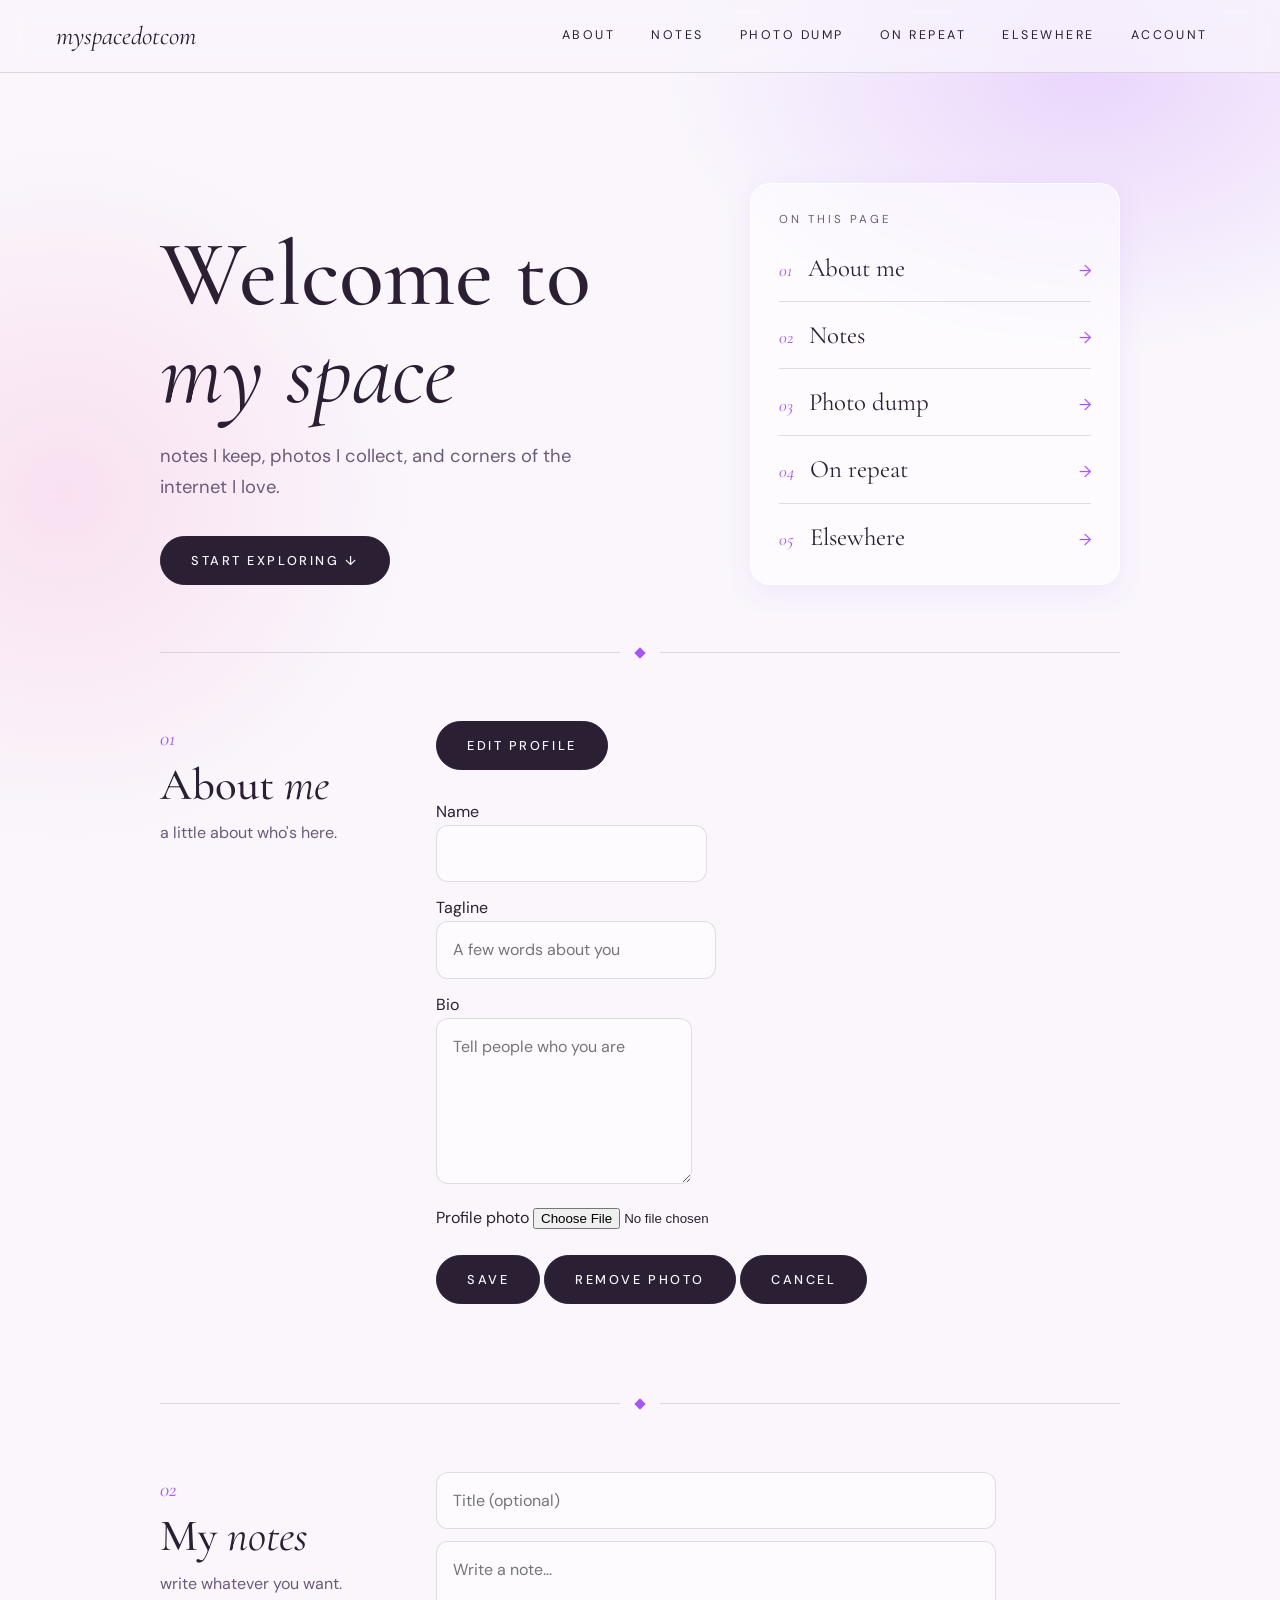
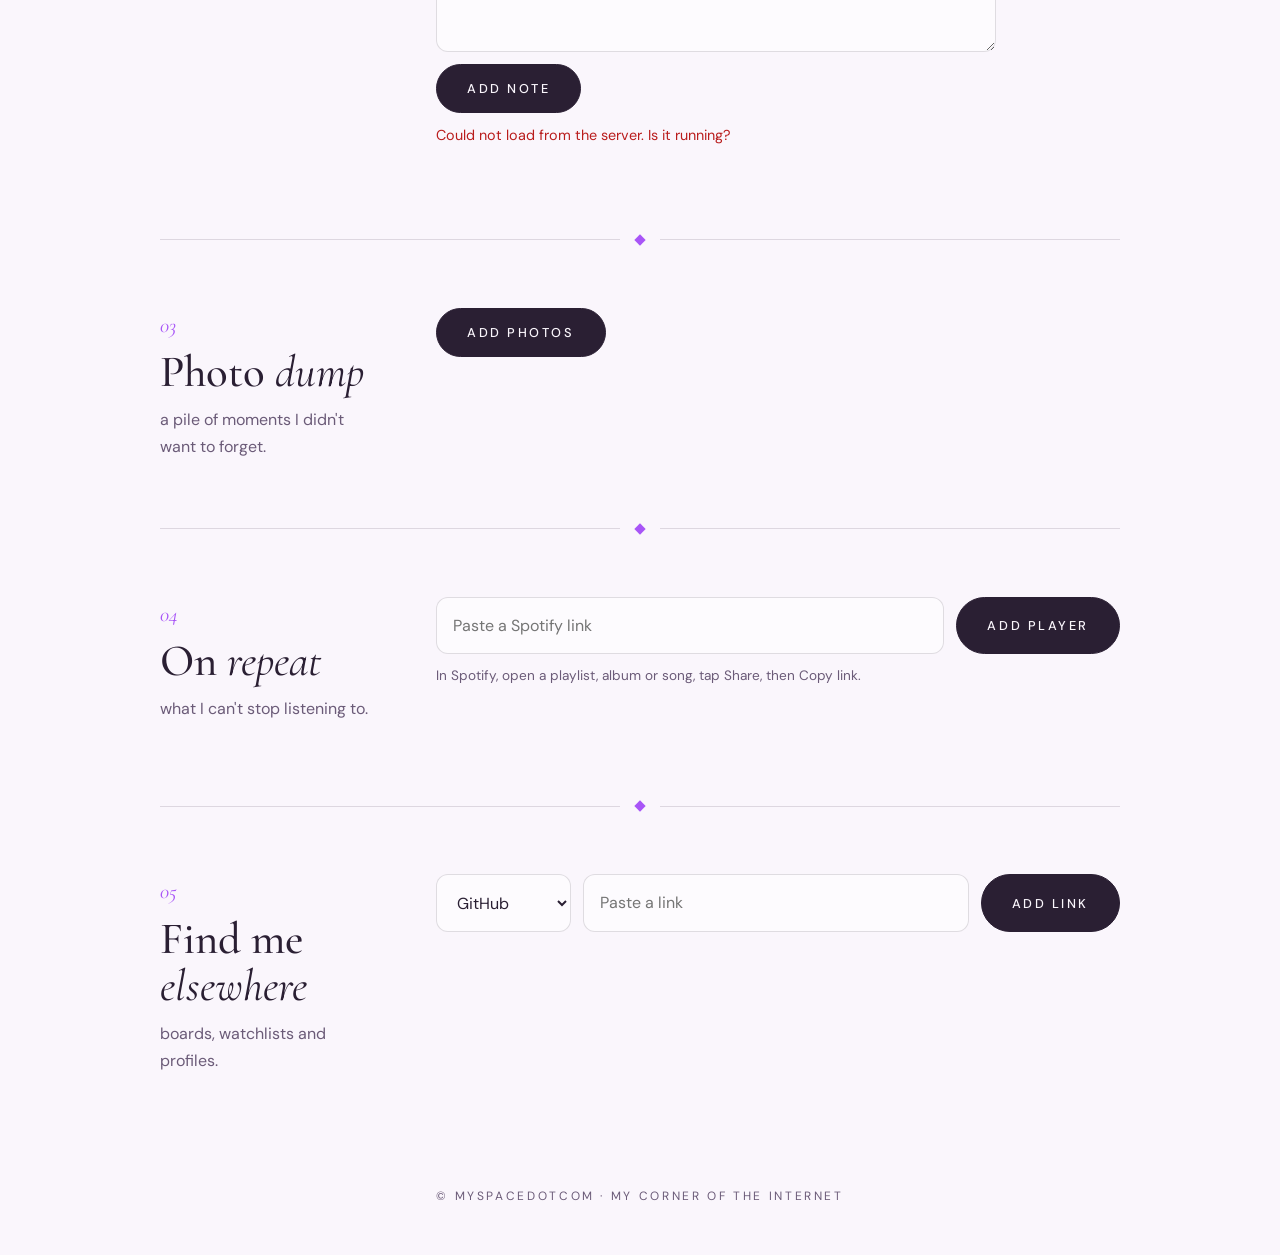
==== commit 06699138: "changes" ====
--- a/templates/index.html
+++ b/templates/index.html
@@ -14,6 +14,7 @@
   <header class="nav">
     <a href="#top" class="brand">myspacedotcom</a>
     <nav aria-label="Sections">
+      <a href="#about">About</a>
       <a href="#notes">Notes</a>
       <a href="#photos">Photo dump</a>
       <a href="#music">On repeat</a>
@@ -28,25 +29,69 @@
       <div>
         <h1>Welcome to <em>my space</em></h1>
         <p class="lede">notes I keep, photos I collect, and corners of the internet I love.</p>
-        <a href="#notes" class="btn">Start exploring <span aria-hidden="true">↓</span></a>
+        <a href="#about" class="btn">Start exploring <span aria-hidden="true">↓</span></a>
       </div>
 
       <nav class="toc" aria-label="Contents">
         <p class="toc-label">On this page</p>
         <ol>
-          <li><a href="#notes"><span class="n">01</span><span class="t">Notes</span><span class="go" aria-hidden="true">→</span></a></li>
-          <li><a href="#photos"><span class="n">02</span><span class="t">Photo dump</span><span class="go" aria-hidden="true">→</span></a></li>
-          <li><a href="#music"><span class="n">03</span><span class="t">On repeat</span><span class="go" aria-hidden="true">→</span></a></li>
-          <li><a href="#links"><span class="n">04</span><span class="t">Elsewhere</span><span class="go" aria-hidden="true">→</span></a></li>
+          <li><a href="#about"><span class="n">01</span><span class="t">About me</span><span class="go" aria-hidden="true">→</span></a></li>
+          <li><a href="#notes"><span class="n">02</span><span class="t">Notes</span><span class="go" aria-hidden="true">→</span></a></li>
+          <li><a href="#photos"><span class="n">03</span><span class="t">Photo dump</span><span class="go" aria-hidden="true">→</span></a></li>
+          <li><a href="#music"><span class="n">04</span><span class="t">On repeat</span><span class="go" aria-hidden="true">→</span></a></li>
+          <li><a href="#links"><span class="n">05</span><span class="t">Elsewhere</span><span class="go" aria-hidden="true">→</span></a></li>
         </ol>
       </nav>
     </section>
 
     <div class="rule" aria-hidden="true"><span></span></div>
 
+    <section id="about" class="block split">
+      <div class="side">
+        <span class="num">01</span>
+        <h2>About <em>me</em></h2>
+        <p class="sub">a little about who's here.</p>
+      </div>
+      <div class="content">
+        <div id="about-view" class="about">
+          <div id="about-portrait" class="portrait" aria-hidden="true"></div>
+          <div class="about-text">
+            <h3 id="about-name"></h3>
+            <p id="about-tagline" class="tagline"></p>
+            <p id="about-bio" class="bio"></p>
+            <button type="button" id="about-edit" class="btn">Edit profile</button>
+          </div>
+        </div>
+
+        <form id="about-form" class="form" hidden>
+          <label class="field"><span>Name</span>
+            <input type="text" id="about-name-input" maxlength="60">
+          </label>
+          <label class="field"><span>Tagline</span>
+            <input type="text" id="about-tagline-input" maxlength="100" placeholder="A few words about you">
+          </label>
+          <label class="field"><span>Bio</span>
+            <textarea id="about-bio-input" rows="5" maxlength="1000" placeholder="Tell people who you are"></textarea>
+          </label>
+          <label class="field"><span>Profile photo</span>
+            <input type="file" id="about-photo" accept="image/*">
+          </label>
+          <p id="about-photo-note" class="field-note"></p>
+          <div class="form-actions">
+            <button type="submit" class="btn">Save</button>
+            <button type="button" id="about-remove-photo" class="btn ghost">Remove photo</button>
+            <button type="button" id="about-cancel" class="btn ghost">Cancel</button>
+          </div>
+        </form>
+        <p id="about-error" class="error" role="alert"></p>
+      </div>
+    </section>
+
+    <div class="rule" aria-hidden="true"><span></span></div>
+
     <section id="notes" class="block split">
       <div class="side">
-        <span class="num">01</span>
+        <span class="num">02</span>
         <h2>My <em>notes</em></h2>
         <p class="sub">write whatever you want.</p>
       </div>
@@ -65,7 +110,7 @@
 
     <section id="photos" class="block split">
       <div class="side">
-        <span class="num">02</span>
+        <span class="num">03</span>
         <h2>Photo <em>dump</em></h2>
         <p class="sub">a pile of moments I didn't want to forget.</p>
       </div>
@@ -83,7 +128,7 @@
 
     <section id="music" class="block split">
       <div class="side">
-        <span class="num">03</span>
+        <span class="num">04</span>
         <h2>On <em>repeat</em></h2>
         <p class="sub">what I can't stop listening to.</p>
       </div>
@@ -102,7 +147,7 @@
 
     <section id="links" class="block split">
       <div class="side">
-        <span class="num">04</span>
+        <span class="num">05</span>
         <h2>Find me <em>elsewhere</em></h2>
         <p class="sub">boards, watchlists and profiles.</p>
       </div>
@@ -139,5 +184,6 @@
 
   <script src="/static/script.js"></script>
   <script src="/static/spotify.js"></script>
+  <script src="/static/about.js"></script>
 </body>
 </html>
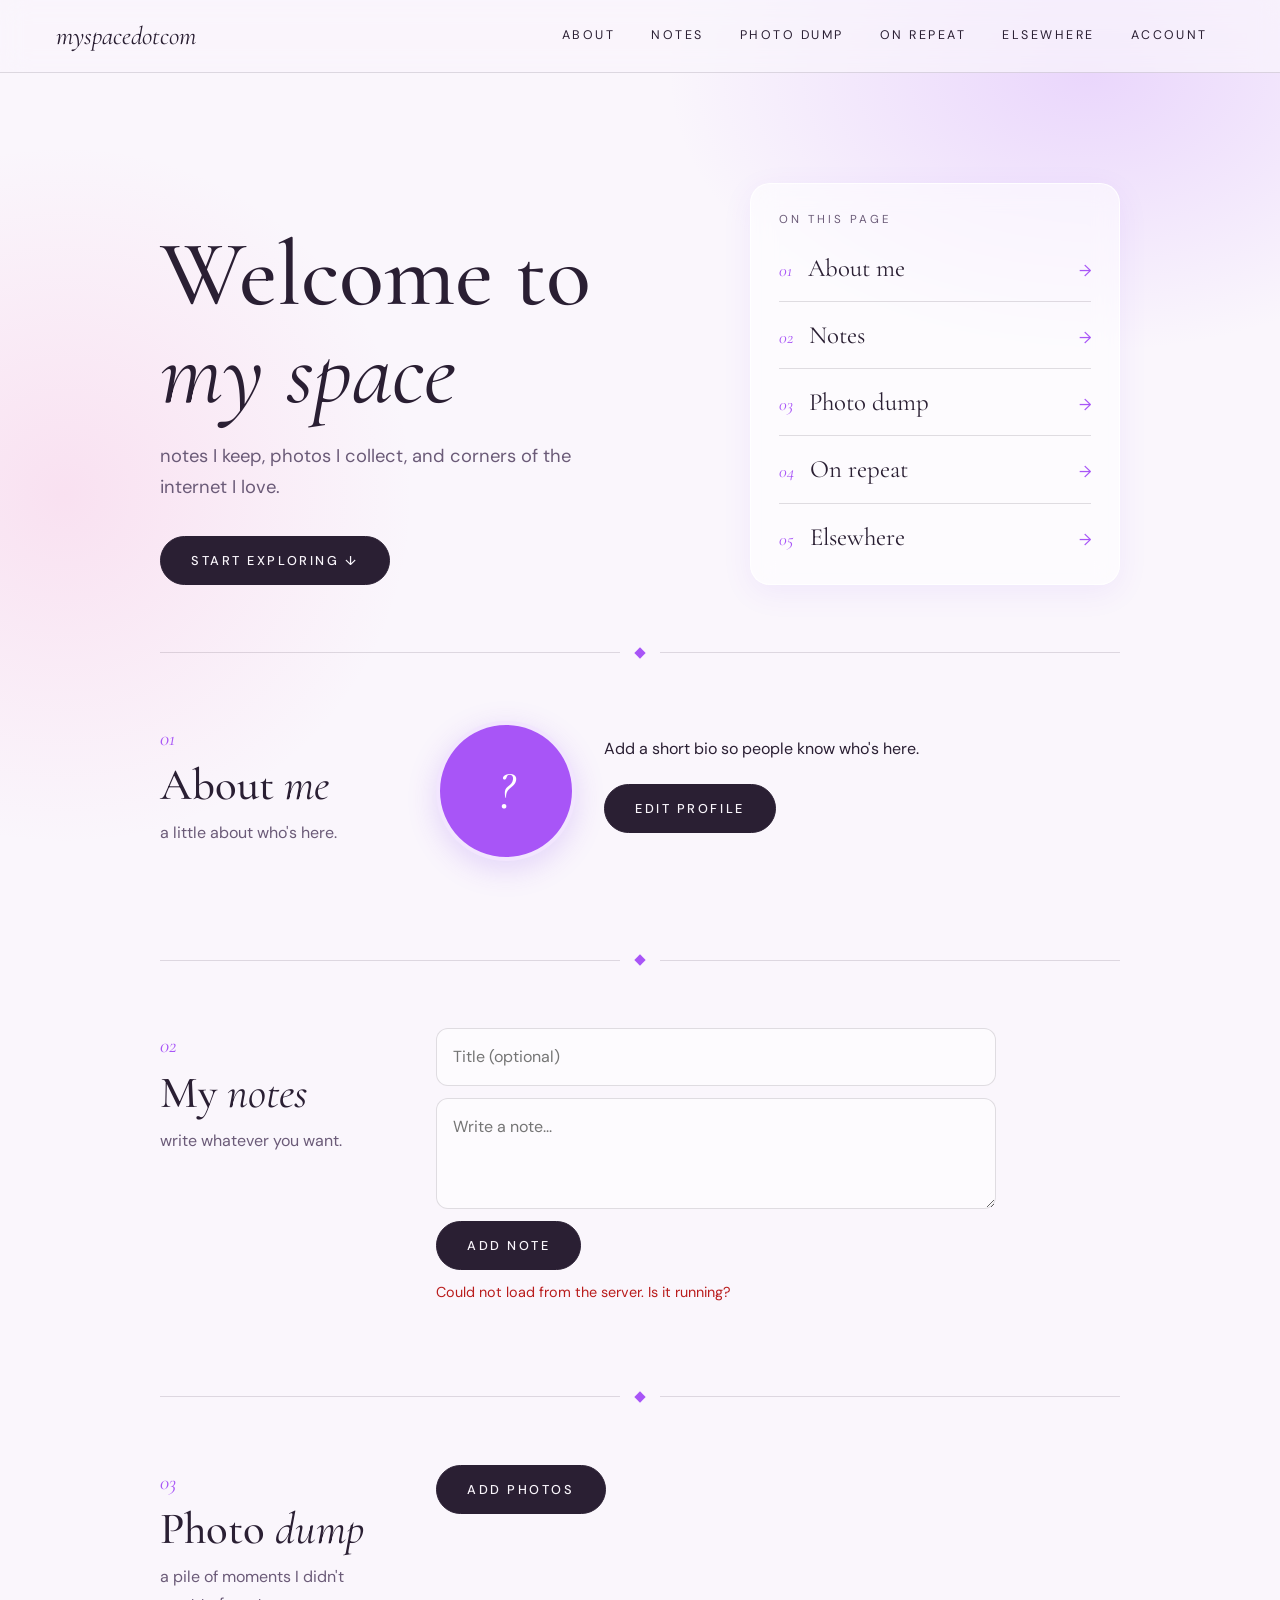
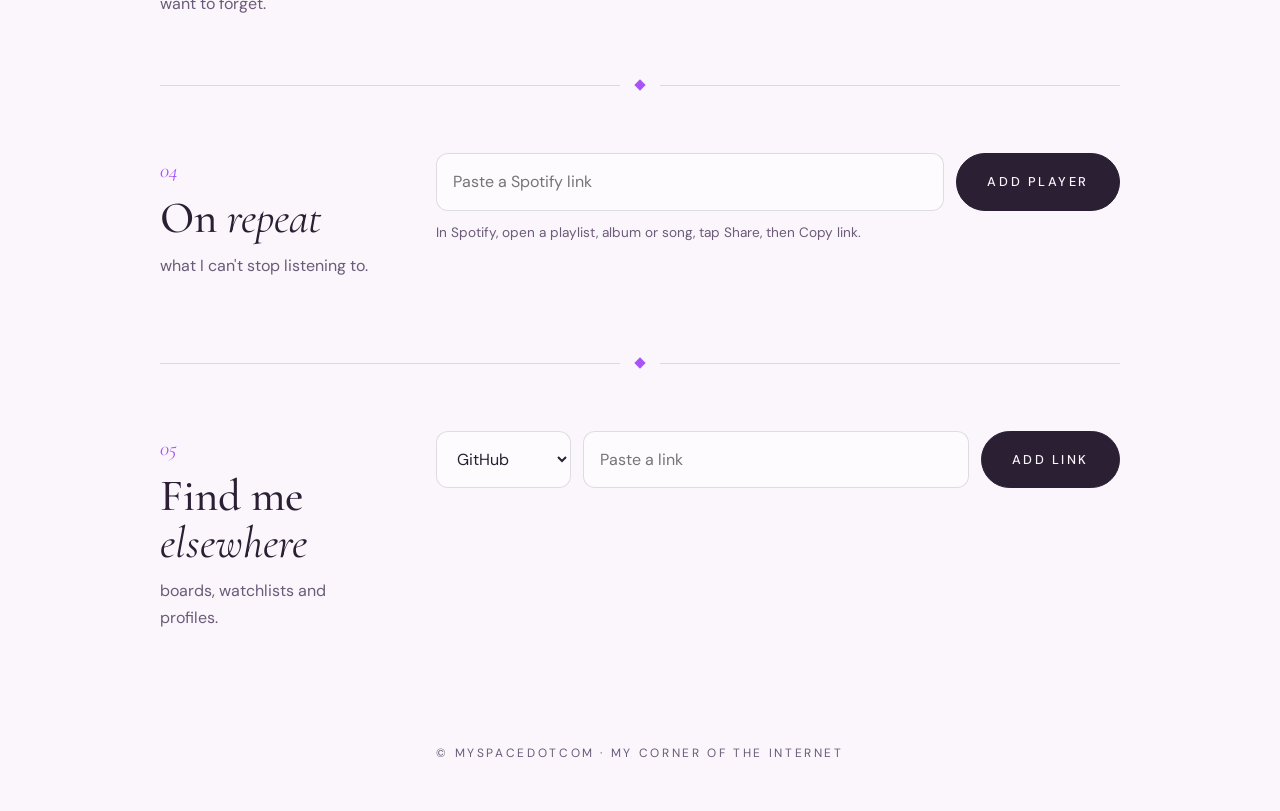
==== commit 255eb0f5: "commit" ====
--- a/templates/index.html
+++ b/templates/index.html
@@ -185,5 +185,6 @@
   <script src="/static/script.js"></script>
   <script src="/static/spotify.js"></script>
   <script src="/static/about.js"></script>
+  <script src="/static/photos.js"></script>
 </body>
 </html>
--- a/static/style.css
+++ b/static/style.css
@@ -381,4 +381,48 @@
 @media (max-width: 500px) {
   .nav { justify-content: center; }
   .form.row select { width: 100%; }
-}+}
+/* ---------- About me ---------- */
+[hidden] { display: none !important; }
+
+.about { display: flex; gap: 28px; align-items: flex-start; flex-wrap: wrap; }
+
+.portrait {
+  flex: 0 0 auto;
+  display: grid;
+  place-items: center;
+  width: 140px;
+  height: 140px;
+  overflow: hidden;
+  font-family: var(--serif);
+  font-style: italic;
+  font-size: 3.4rem;
+  color: #fff;
+  background: var(--accent);
+  border: 4px solid rgba(255, 255, 255, 0.85);
+  border-radius: 50%;
+  box-shadow: 0 8px 30px rgba(124, 58, 237, 0.18);
+  transition: transform 0.4s;
+}
+.portrait:hover { transform: rotate(-3deg) scale(1.04); }
+.portrait img { display: block; width: 100%; height: 100%; object-fit: cover; }
+
+.about-text { flex: 1 1 260px; }
+.about-text h3 { font-family: var(--serif); font-weight: 500; font-size: 2.4rem; line-height: 1.1; }
+.tagline { margin-top: 4px; font-family: var(--serif); font-style: italic; font-size: 1.3rem; color: var(--accent); }
+.bio { max-width: 52ch; margin: 14px 0 22px; white-space: pre-wrap; overflow-wrap: anywhere; }
+
+.field { display: block; width: 100%; }
+.field > span {
+  display: block;
+  margin-bottom: 6px;
+  font-size: 0.72rem;
+  letter-spacing: 0.2em;
+  text-transform: uppercase;
+  color: var(--muted);
+}
+.field-note { font-size: 0.85rem; color: var(--muted); }
+.form-actions { display: flex; flex-wrap: wrap; gap: 10px; }
+
+.btn.ghost { color: var(--ink); background: transparent; }
+.btn.ghost:hover { color: var(--paper); background: var(--ink); }
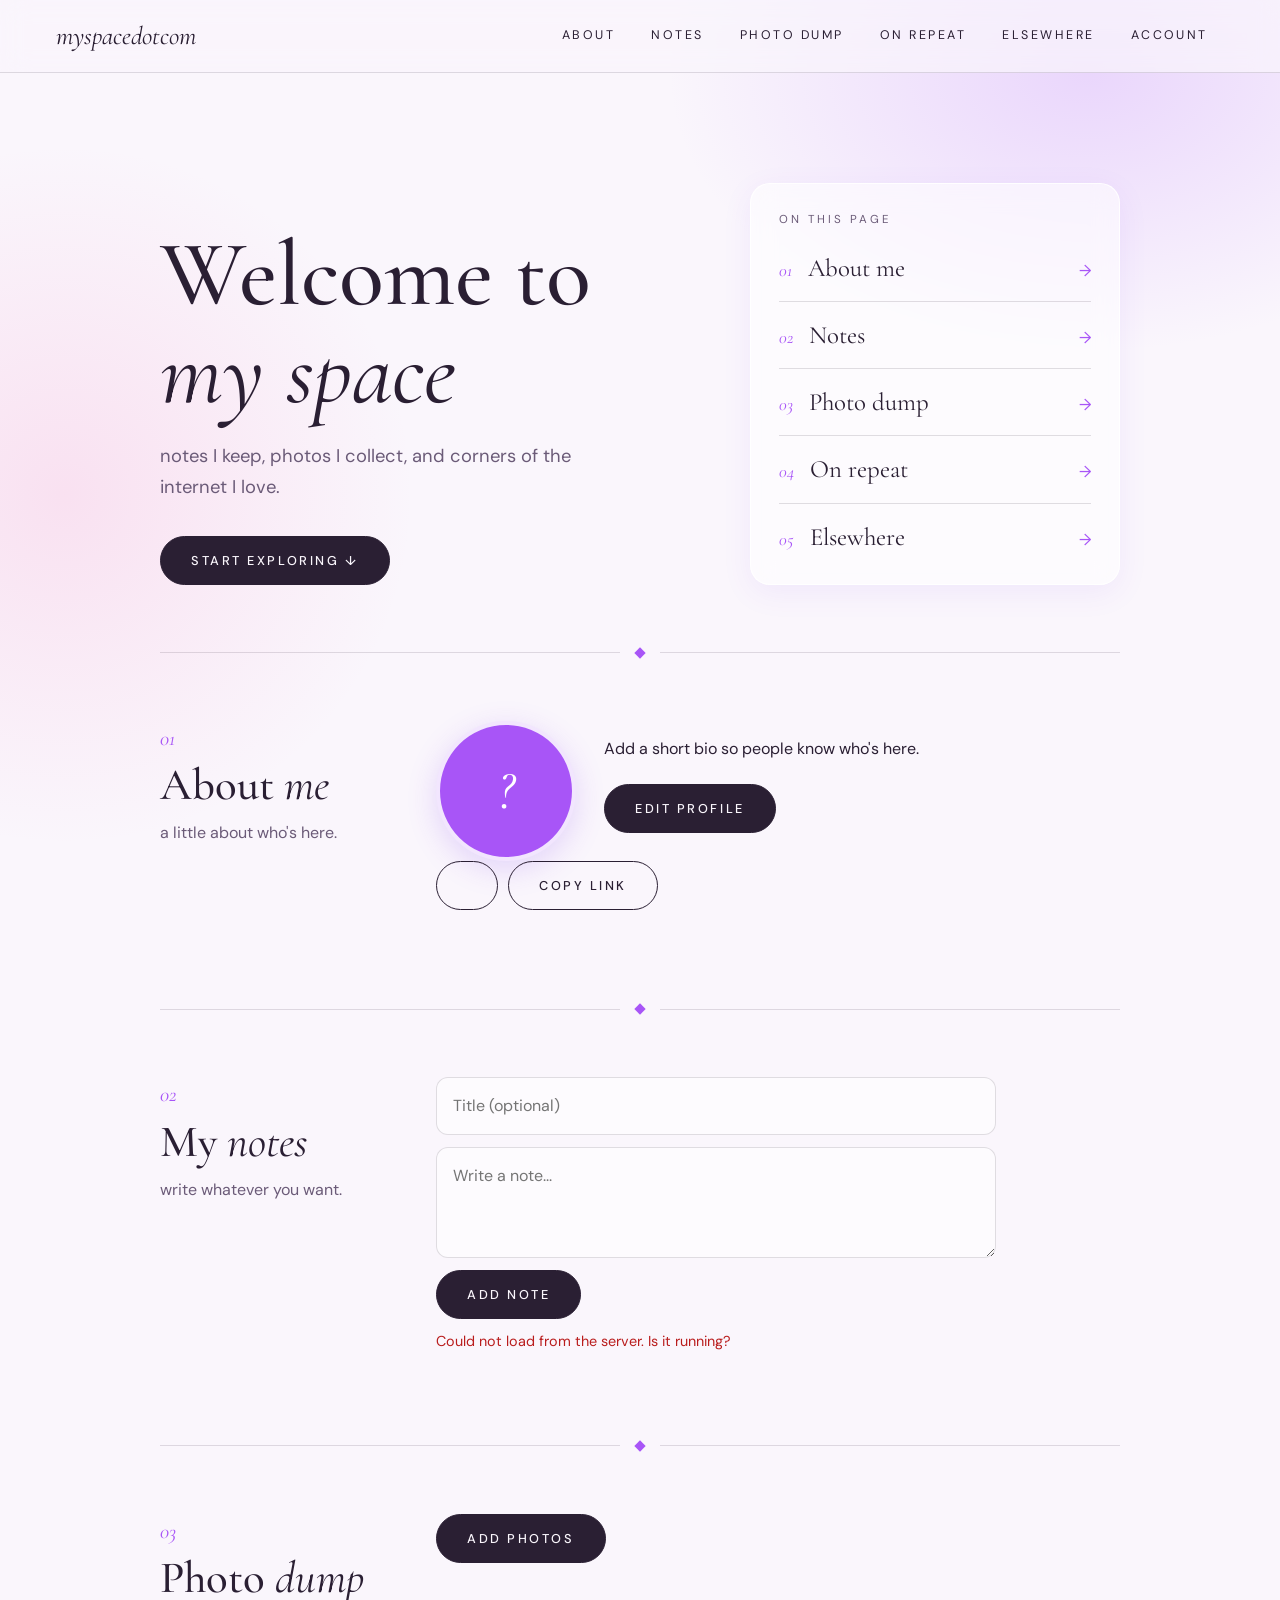
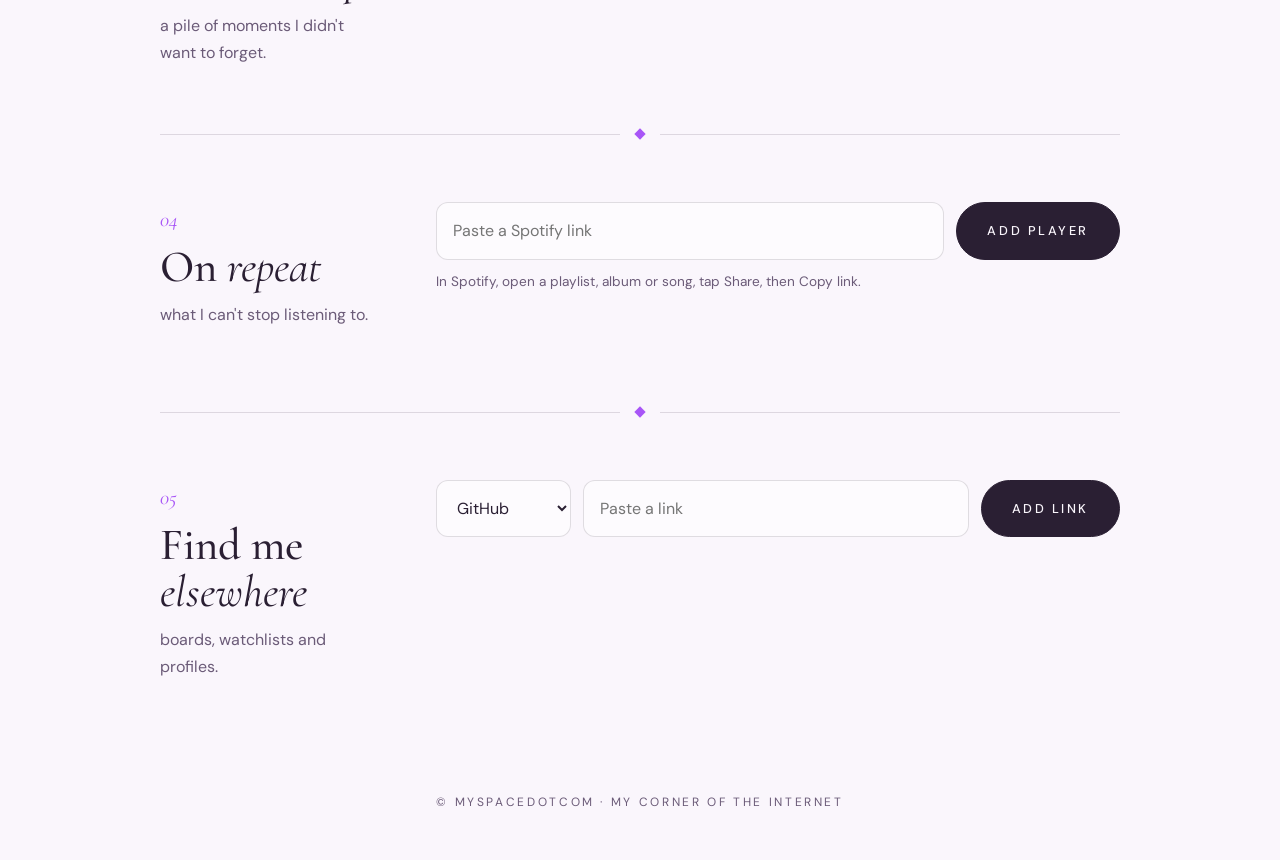
==== commit 2b84a1c8: "commit" ====
--- a/templates/index.html
+++ b/templates/index.html
@@ -182,9 +182,10 @@
     <button type="button" id="lightbox-close" class="lightbox-close" aria-label="Close photo">✕</button>
   </dialog>
 
-  <script src="/static/script.js"></script>
+   <script src="/static/script.js"></script>
   <script src="/static/spotify.js"></script>
   <script src="/static/about.js"></script>
   <script src="/static/photos.js"></script>
+  <script src="/static/share.js"></script>
 </body>
 </html>
